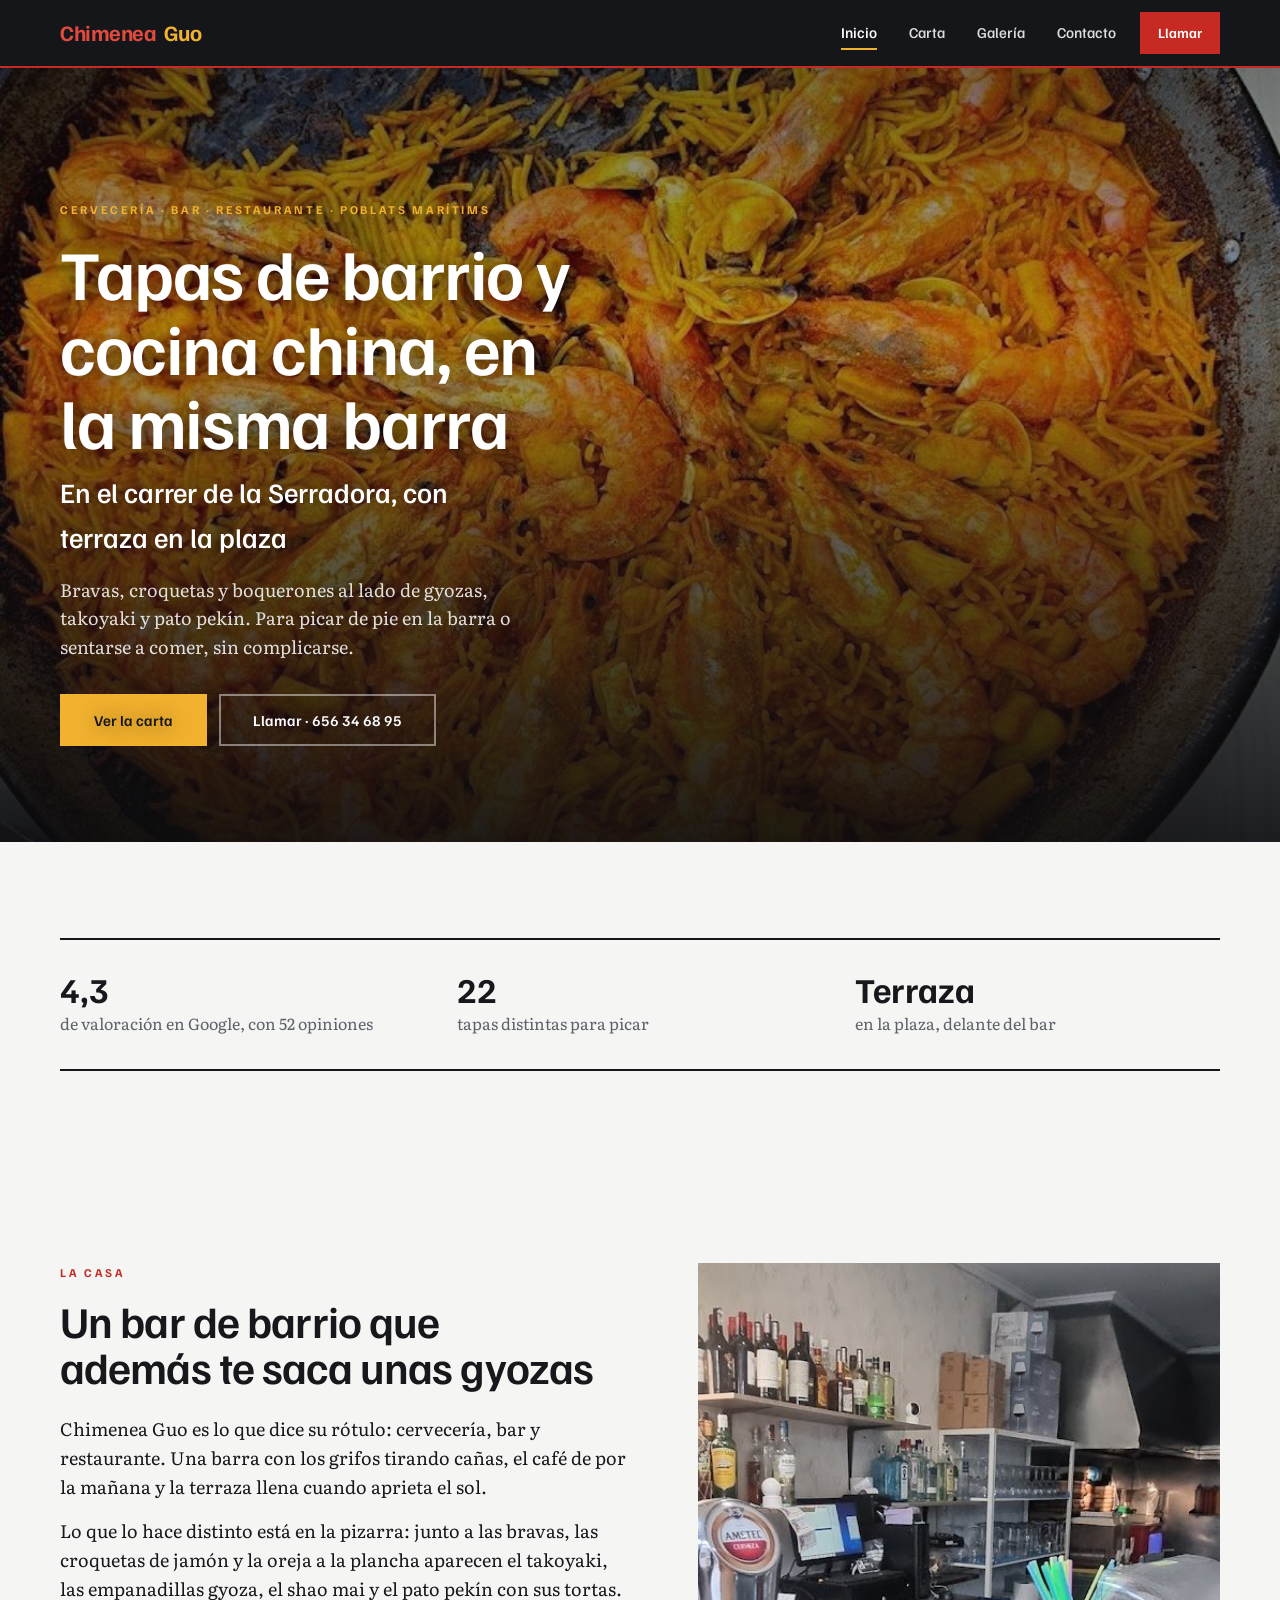
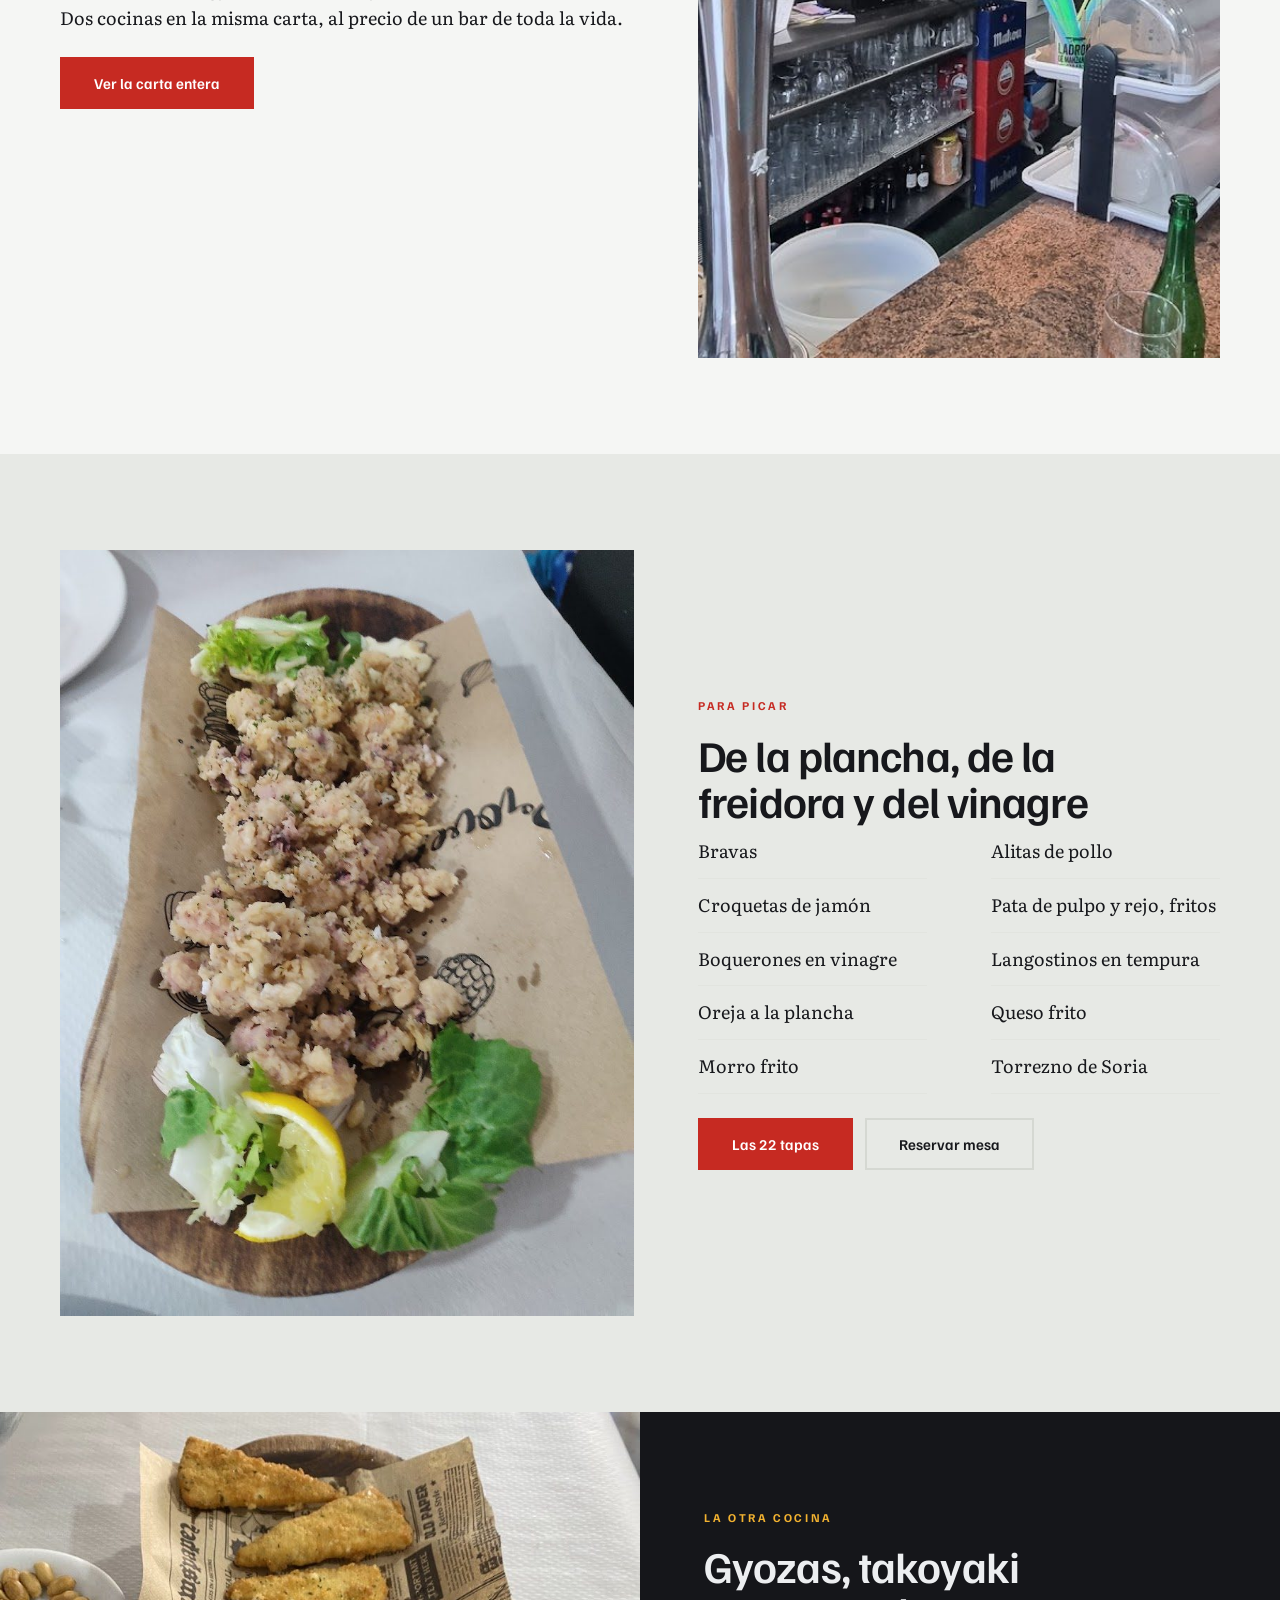
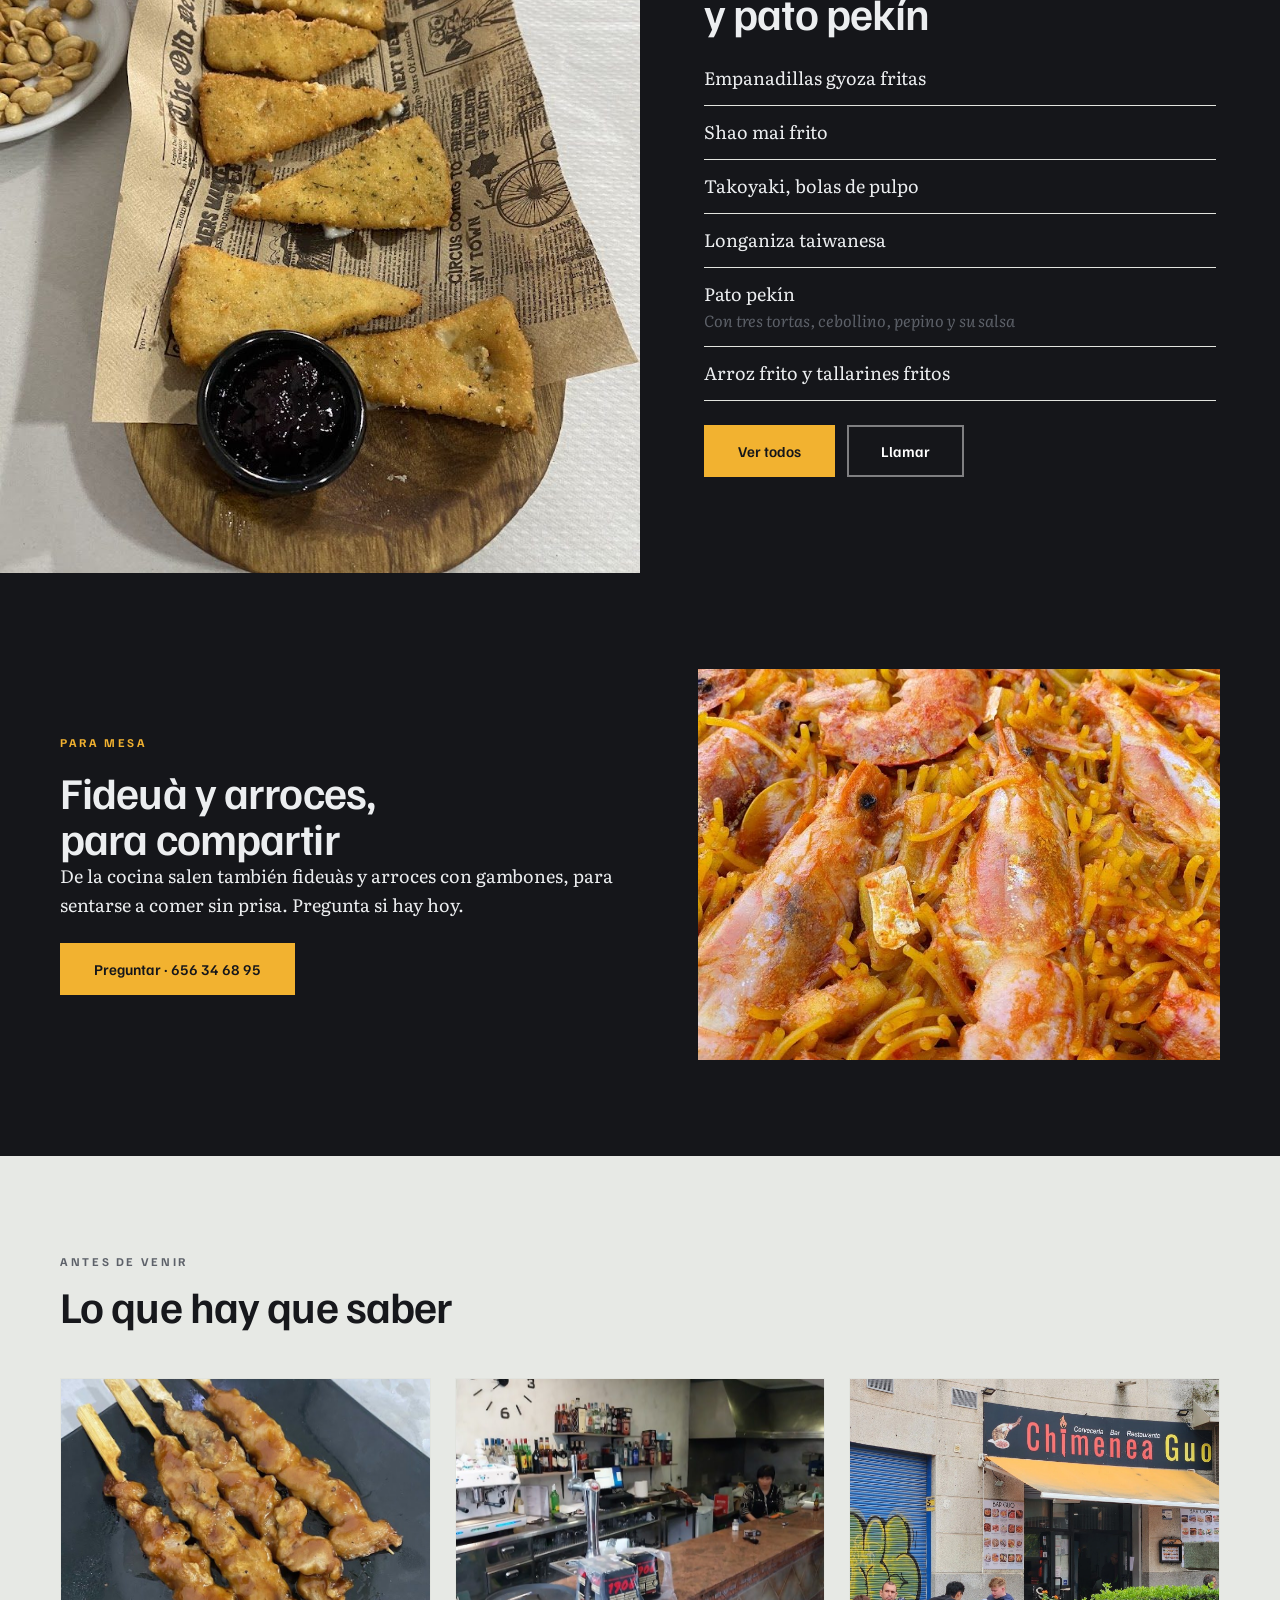
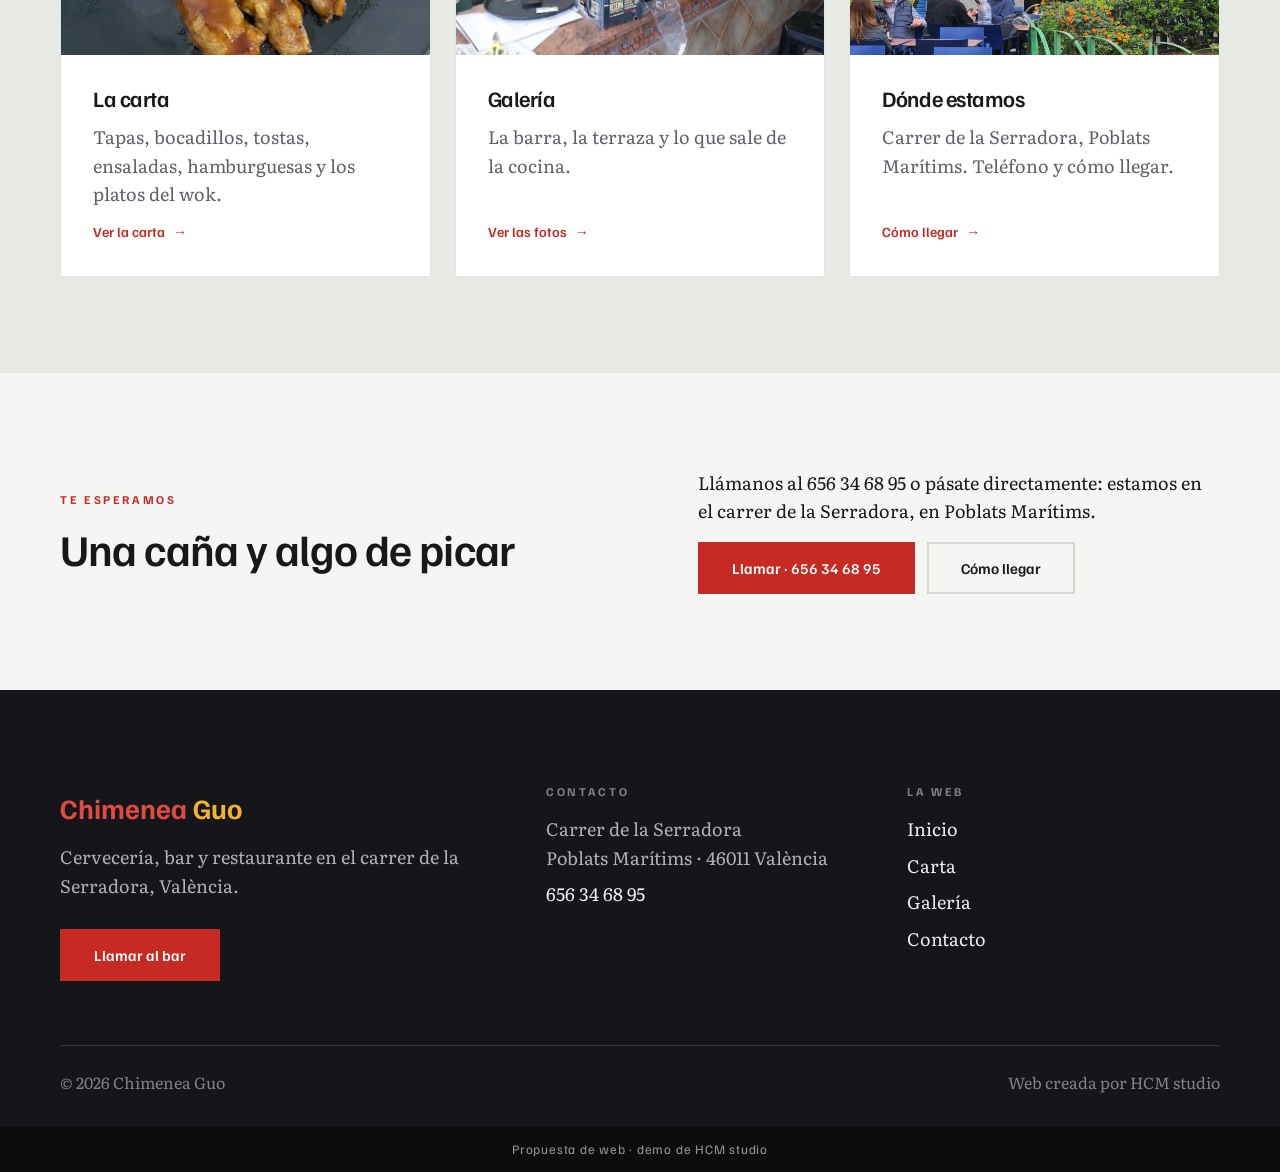
==== index.html @ eb578119 "Demo de la web de Chimenea Guo: 4 páginas con 19 fotos reales Cervecería, bar y restaurante en el ca" ====
<!doctype html>
<html lang="es">
<head>
<meta charset="utf-8">
<meta name="viewport" content="width=device-width, initial-scale=1">
<title>Chimenea Guo · Cervecería, bar y restaurante en la Serradora, València</title>
<meta name="description" content="Cervecería, bar y restaurante en el carrer de la Serradora, València. Tapas de barrio y cocina china en la misma barra: bravas, croquetas, gyozas, takoyaki y pato pekín. Terraza en la plaza.">
<meta name="robots" content="noindex, nofollow">
<meta property="og:type" content="website">
<meta property="og:locale" content="es_ES">
<meta property="og:title" content="Chimenea Guo · Cervecería, bar y restaurante en València">
<meta property="og:description" content="Tapas de barrio y cocina china en la misma barra. Carrer de la Serradora, Poblats Marítims · 656 34 68 95.">
<meta property="og:image" content="https://hugocanoo.github.io/chimenea-guo-demo/fotos/portada.jpg">
<link rel="icon" href="favicon.svg" type="image/svg+xml">
<link rel="preload" href="fuentes/familjen-grotesk-variable.woff2" as="font" type="font/woff2" crossorigin>
<link rel="stylesheet" href="css/estilo.css">
<script>document.documentElement.classList.add('js')</script>
</head>
<body>

<header class="cabecera">
  <div class="contenedor">
    <a class="marca" href="index.html"><span class="chimenea">Chimenea</span> <span class="guo">Guo</span></a>
    <nav class="menu" id="menu" aria-label="Principal">
      <a href="index.html" aria-current="page">Inicio</a>
      <a href="carta.html">Carta</a>
      <a href="galeria.html">Galería</a>
      <a href="contacto.html">Contacto</a>
    </nav>
    <div class="cabecera-acciones">
      <a class="cta cta-mini" href="tel:+34656346895">Llamar</a>
      <button class="boton-menu" type="button" aria-expanded="false" aria-controls="menu">
        <span class="visualmente-oculto">Abrir el menú</span><span class="hamburguesa" aria-hidden="true"></span>
      </button>
    </div>
  </div>
</header>

<main>
  <section class="hero">
    <div class="foto">
      <img src="fotos/portada.jpg" alt="Fideuà con gambones servida en la paellera, vista desde arriba">
    </div>
    <div class="contenedor">
      <p class="eyebrow claro">Cervecería · Bar · Restaurante · Poblats Marítims</p>
      <h1>Tapas de barrio y cocina china, en la misma barra</h1>
      <p class="lema">En el carrer de la Serradora, con terraza en la plaza</p>
      <p class="intro">Bravas, croquetas y boquerones al lado de gyozas, takoyaki y pato pekín. Para picar de pie en la barra o sentarse a comer, sin complicarse.</p>
      <div class="botonera">
        <a class="cta amarilla" href="carta.html">Ver la carta</a>
        <a class="cta contorno-claro" href="tel:+34656346895">Llamar · 656 34 68 95</a>
      </div>
    </div>
  </section>

  <section class="seccion">
    <div class="contenedor">
      <div class="franja revelar">
        <div class="dato"><span class="cifra">4,3</span><span class="etiqueta">de valoración en Google, con 52 opiniones</span></div>
        <div class="dato"><span class="cifra">22</span><span class="etiqueta">tapas distintas para picar</span></div>
        <div class="dato"><span class="cifra">Terraza</span><span class="etiqueta">en la plaza, delante del bar</span></div>
      </div>
    </div>
  </section>

  <section class="seccion">
    <div class="contenedor dos-columnas">
      <div class="revelar">
        <p class="eyebrow">La casa</p>
        <h2>Un bar de barrio que además te saca unas gyozas</h2>
        <p style="margin-top:var(--e5)">Chimenea Guo es lo que dice su rótulo: cervecería, bar y restaurante. Una barra con los grifos tirando cañas, el café de por la mañana y la terraza llena cuando aprieta el sol.</p>
        <p>Lo que lo hace distinto está en la pizarra: junto a las bravas, las croquetas de jamón y la oreja a la plancha aparecen el takoyaki, las empanadillas gyoza, el shao mai y el pato pekín con sus tortas. Dos cocinas en la misma carta, al precio de un bar de toda la vida.</p>
        <div class="botonera" style="margin-top:var(--e5)">
          <a class="cta" href="carta.html">Ver la carta entera</a>
        </div>
      </div>
      <div class="foto marco-alto revelar">
        <img src="fotos/barra.jpg" alt="La barra de Chimenea Guo con los grifos de cerveza">
      </div>
    </div>
  </section>

  <section class="seccion alterna">
    <div class="contenedor dos-columnas centro">
      <div class="foto marco-alto revelar">
        <img src="fotos/puntillas.jpg" alt="Ración de puntillas fritas con limón">
      </div>
      <div class="revelar">
        <p class="eyebrow">Para picar</p>
        <h2>De la plancha, de la freidora y del vinagre</h2>
        <ul class="lista-platos">
          <li>Bravas</li>
          <li>Croquetas de jamón</li>
          <li>Boquerones en vinagre</li>
          <li>Oreja a la plancha</li>
          <li>Morro frito</li>
          <li>Alitas de pollo</li>
          <li>Pata de pulpo y rejo, fritos</li>
          <li>Langostinos en tempura</li>
          <li>Queso frito</li>
          <li>Torrezno de Soria</li>
        </ul>
        <div class="botonera" style="margin-top:var(--e5)">
          <a class="cta" href="carta.html#picar">Las 22 tapas</a>
          <a class="cta contorno" href="tel:+34656346895">Reservar mesa</a>
        </div>
      </div>
    </div>
  </section>

  <section class="partido">
    <div class="foto revelar">
      <img src="fotos/gyozas.jpg" alt="Empanadillas gyoza fritas con salsa">
    </div>
    <div class="lado-panel revelar">
      <p class="eyebrow">La otra cocina</p>
      <h2>Gyozas, takoyaki y pato pekín</h2>
      <ul class="lista-platos" style="columns:1">
        <li>Empanadillas gyoza fritas</li>
        <li>Shao mai frito</li>
        <li>Takoyaki, bolas de pulpo</li>
        <li>Longaniza taiwanesa</li>
        <li>Pato pekín<span class="detalle">Con tres tortas, cebollino, pepino y su salsa</span></li>
        <li>Arroz frito y tallarines fritos</li>
      </ul>
      <div class="botonera" style="margin-top:var(--e5)">
        <a class="cta amarilla" href="carta.html#wok">Ver todos</a>
        <a class="cta contorno-claro" href="tel:+34656346895">Llamar</a>
      </div>
    </div>
  </section>

  <section class="seccion oscura">
    <div class="contenedor dos-columnas centro">
      <div class="revelar">
        <p class="eyebrow">Para mesa</p>
        <h2>Fideuà y arroces, para compartir</h2>
        <p>De la cocina salen también fideuàs y arroces con gambones, para sentarse a comer sin prisa. Pregunta si hay hoy.</p>
        <div class="botonera" style="margin-top:var(--e5)">
          <a class="cta amarilla" href="tel:+34656346895">Preguntar · 656 34 68 95</a>
        </div>
      </div>
      <div class="foto marco revelar">
        <img src="fotos/arroz.jpg" alt="Arroz con gambones recién hecho">
      </div>
    </div>
  </section>

  <section class="seccion alterna">
    <div class="contenedor">
      <div class="cabeza-seccion revelar">
        <p class="eyebrow">Antes de venir</p>
        <h2>Lo que hay que saber</h2>
      </div>
      <div class="rejilla-tarjetas">
        <a class="tarjeta revelar" href="carta.html">
          <div class="foto">
            <img src="fotos/brochetas.jpg" alt="Brochetas de pollo a la plancha">
          </div>
          <div class="cuerpo">
            <h3>La carta</h3>
            <p>Tapas, bocadillos, tostas, ensaladas, hamburguesas y los platos del wok.</p>
            <span class="enlace-flecha">Ver la carta <span aria-hidden="true">→</span></span>
          </div>
        </a>
        <a class="tarjeta revelar" href="galeria.html">
          <div class="foto">
            <img src="fotos/barra-2.jpg" alt="La barra de Chimenea Guo, vista desde el comedor">
          </div>
          <div class="cuerpo">
            <h3>Galería</h3>
            <p>La barra, la terraza y lo que sale de la cocina.</p>
            <span class="enlace-flecha">Ver las fotos <span aria-hidden="true">→</span></span>
          </div>
        </a>
        <a class="tarjeta revelar" href="contacto.html">
          <div class="foto">
            <img src="fotos/fachada.jpg" alt="La fachada de Chimenea Guo, con su rótulo">
          </div>
          <div class="cuerpo">
            <h3>Dónde estamos</h3>
            <p>Carrer de la Serradora, Poblats Marítims. Teléfono y cómo llegar.</p>
            <span class="enlace-flecha">Cómo llegar <span aria-hidden="true">→</span></span>
          </div>
        </a>
      </div>
    </div>
  </section>

  <section class="seccion">
    <div class="contenedor dos-columnas centro">
      <div class="revelar">
        <p class="eyebrow">Te esperamos</p>
        <h2>Una caña y algo de picar</h2>
      </div>
      <div class="revelar">
        <p>Llámanos al 656 34 68 95 o pásate directamente: estamos en el carrer de la Serradora, en Poblats Marítims.</p>
        <div class="botonera">
          <a class="cta" href="tel:+34656346895">Llamar · 656 34 68 95</a>
          <a class="cta contorno" href="contacto.html">Cómo llegar</a>
        </div>
      </div>
    </div>
  </section>
</main>

<footer class="pie">
  <div class="contenedor">
    <div class="pie-columnas">
      <div>
        <p class="marca-pie"><span class="chimenea">Chimenea</span> <span class="guo">Guo</span></p>
        <p>Cervecería, bar y restaurante en el carrer de la Serradora, València.</p>
        <a class="cta" href="tel:+34656346895">Llamar al bar</a>
      </div>
      <div>
        <h3>Contacto</h3>
        <ul>
          <li>Carrer de la Serradora<br>Poblats Marítims · 46011 València</li>
          <li><a href="tel:+34656346895">656 34 68 95</a></li>
        </ul>
      </div>
      <div>
        <h3>La web</h3>
        <ul>
          <li><a href="index.html">Inicio</a></li>
          <li><a href="carta.html">Carta</a></li>
          <li><a href="galeria.html">Galería</a></li>
          <li><a href="contacto.html">Contacto</a></li>
        </ul>
      </div>
    </div>
    <div class="cierre">
      <span>© <span data-anio>2026</span> Chimenea Guo</span>
      <span>Web creada por HCM studio</span>
    </div>
  </div>
</footer>

<p class="sello-demo">Propuesta de web · demo de HCM studio</p>
<script src="js/principal.js" defer></script>
</body>
</html>
---- css/estilo.css ----
/* Chimenea Guo · sistema de diseño
   Cervecería, bar y restaurante de barrio en la Serradora, con tapas españolas
   y cocina china en la misma barra. Los colores salen de su propio rótulo:
   fondo negro, "Chimenea" en rojo, "Guo" en amarillo y el toldo amarillo;
   el claro es el azulejo blanco de la barra. Titulares en Familjen Grotesk,
   texto en Literata (serif de lectura, para la carta larga). */

@font-face{font-family:"Familjen Grotesk";src:url("../fuentes/familjen-grotesk-variable.woff2") format("woff2");
  font-weight:400 700;font-style:normal;font-display:swap}
@font-face{font-family:"Literata";src:url("../fuentes/literata-variable.woff2") format("woff2");
  font-weight:400 600;font-style:normal;font-display:swap}
@font-face{font-family:"Literata";src:url("../fuentes/literata-italic-variable.woff2") format("woff2");
  font-weight:400 500;font-style:italic;font-display:swap}

:root{
  /* color: del rótulo del bar */
  --negro:#15161a;           /* el fondo del rótulo */
  --negro-2:#22242a;         /* superficie sobre oscuro */
  --azulejo:#f5f6f4;         /* fondo claro: el azulejo blanco */
  --azulejo-2:#e7e9e5;       /* secciones alternas */
  --tinta:#17181c;
  --gris:#5d6169;            /* texto secundario */
  --rojo:#c62a22;            /* el rojo de "Chimenea": acento y botones */
  --rojo-vivo:#e14b3f;       /* el mismo rojo, sobre fondo oscuro */
  --amarillo:#f2b230;        /* la "Guo" y el toldo: apoyo sobre oscuro */
  --borde:#d5d8d2;
  --borde-tenue:#e2e4df;

  /* tipografía: escala 1,25 sobre 18 px */
  --font-titular:"Familjen Grotesk","Helvetica Neue",Arial,sans-serif;
  --font-texto:"Literata",Georgia,"Times New Roman",serif;
  --t-texto:1.125rem;   /* 18 */
  --t-sub:1.375rem;     /* 22 */
  --t-h3:1.75rem;       /* 28 */
  --t-h2:2.1875rem;     /* 35 */
  --t-h1:2.75rem;       /* 44 */
  --t-portada:3.5rem;   /* 56 */
  --t-gigante:4.375rem; /* 70 */

  /* espaciado: 4 · 8 · 12 · 16 · 24 · 32 · 48 · 64 · 96 · 128 */
  --e1:4px;--e2:8px;--e3:12px;--e4:16px;--e5:24px;--e6:32px;--e7:48px;--e8:64px;--e9:96px;--e10:128px;

  --alto-cabecera:68px;
  --ancho:1160px;
  --curva:cubic-bezier(.22,.61,.36,1);
}

*,*::before,*::after{box-sizing:border-box}
html{scroll-behavior:smooth;-webkit-text-size-adjust:100%}
body{margin:0;background:var(--azulejo);color:var(--tinta);font-family:var(--font-texto);
  font-size:var(--t-texto);line-height:1.6;-webkit-font-smoothing:antialiased}
img{display:block;max-width:100%}
a{color:inherit}
h1,h2,h3,h4{font-family:var(--font-titular);font-weight:600;line-height:1.06;
  letter-spacing:-.02em;margin:0;text-wrap:balance}
h1{font-size:clamp(var(--t-h1),7vw,var(--t-portada))}
h2{font-size:clamp(var(--t-h3),4.2vw,var(--t-h1))}
h3{font-size:var(--t-sub)}
p{margin:0 0 var(--e4);max-width:62ch}
:focus-visible{outline:2px solid var(--rojo);outline-offset:3px}

.contenedor{width:min(100% - 2 * var(--e5), var(--ancho));margin-inline:auto}
.visualmente-oculto{position:absolute;width:1px;height:1px;overflow:hidden;clip:rect(0 0 0 0);white-space:nowrap}

.eyebrow{font-family:var(--font-titular);text-transform:uppercase;letter-spacing:.22em;
  font-size:.75rem;font-weight:700;color:var(--rojo);margin:0 0 var(--e4)}
.eyebrow.claro{color:var(--amarillo)}

/* ---------- cabecera: siempre negra, como su rótulo ---------- */
.cabecera{position:sticky;top:0;z-index:50;height:var(--alto-cabecera);display:flex;align-items:center;
  background:var(--negro);color:#fff;border-bottom:2px solid var(--rojo)}
.cabecera .contenedor{display:flex;align-items:center;gap:var(--e5)}
.marca{display:flex;align-items:center;gap:var(--e2);text-decoration:none;
  font-family:var(--font-titular);font-weight:700;font-size:var(--t-sub);letter-spacing:-.02em}
.marca .chimenea{color:var(--rojo-vivo)}
.marca .guo{color:var(--amarillo)}
.menu{display:flex;align-items:center;gap:var(--e6);margin-left:auto}
.menu a{font-family:var(--font-titular);font-size:.9375rem;font-weight:500;text-decoration:none;
  padding-block:var(--e1);border-bottom:2px solid transparent;color:rgba(255,255,255,.85);
  transition:color .2s,border-color .2s}
.menu a:hover{color:#fff}
.menu a[aria-current="page"]{color:#fff;border-bottom-color:var(--amarillo)}
.cabecera-acciones{display:flex;align-items:center;gap:var(--e3)}
.boton-menu{display:none;width:44px;height:44px;align-items:center;justify-content:center;
  background:none;border:0;color:inherit;cursor:pointer}
.hamburguesa,.hamburguesa::before,.hamburguesa::after{display:block;width:22px;height:2px;background:currentColor;
  transition:transform .3s var(--curva)}
.hamburguesa{position:relative}
.hamburguesa::before,.hamburguesa::after{content:"";position:absolute;left:0}
.hamburguesa::before{top:-7px}
.hamburguesa::after{top:7px}
.boton-menu[aria-expanded="true"] .hamburguesa{background:transparent}
.boton-menu[aria-expanded="true"] .hamburguesa::before{transform:translateY(7px) rotate(45deg)}
.boton-menu[aria-expanded="true"] .hamburguesa::after{transform:translateY(-7px) rotate(-45deg)}

/* ---------- botones ---------- */
.botonera{display:flex;flex-wrap:wrap;gap:var(--e3)}
.cta{display:inline-flex;align-items:center;justify-content:center;gap:var(--e2);
  padding:var(--e3) var(--e6);border:2px solid var(--rojo);background:var(--rojo);color:#fff;
  text-decoration:none;font-family:var(--font-titular);font-size:.9375rem;font-weight:600;
  transition:background .22s,border-color .22s,transform .22s var(--curva)}
.cta:hover{background:#a8211a;border-color:#a8211a;transform:translateY(-2px)}
.cta.amarilla{background:var(--amarillo);border-color:var(--amarillo);color:var(--negro)}
.cta.amarilla:hover{background:#ffc752;border-color:#ffc752}
.cta.contorno{background:transparent;color:var(--tinta);border-color:var(--borde)}
.cta.contorno:hover{background:transparent;border-color:var(--tinta)}
.cta.contorno-claro{background:transparent;color:#fff;border-color:rgba(255,255,255,.45)}
.cta.contorno-claro:hover{background:rgba(255,255,255,.1);border-color:#fff}
.cta-mini{padding:var(--e2) var(--e4);font-size:.875rem}
.enlace-flecha{display:inline-flex;align-items:center;gap:var(--e2);text-decoration:none;
  font-family:var(--font-titular);font-size:.875rem;font-weight:600;color:var(--rojo)}
.enlace-flecha span{transition:transform .3s var(--curva)}
.enlace-flecha:hover span{transform:translateX(5px)}

/* ---------- fotos ---------- */
.foto{position:relative;overflow:hidden;background:var(--negro-2)}
.foto > img{position:absolute;inset:0;width:100%;height:100%;object-fit:cover}
.marco-alto{aspect-ratio:3/4}
.marco{aspect-ratio:4/3}

/* ---------- portada ---------- */
.hero{position:relative;min-height:86vh;display:flex;align-items:flex-end;isolation:isolate;color:#fff;
  background:var(--negro)}
.hero > .foto{position:absolute;inset:0;z-index:-2}
.hero::after{content:"";position:absolute;inset:0;z-index:-1;pointer-events:none;
  background:linear-gradient(to top,rgba(12,12,14,.92) 0%,rgba(12,12,14,.66) 38%,rgba(12,12,14,.3) 66%,rgba(12,12,14,.55) 100%)}
.hero .contenedor{padding-top:var(--e9);padding-bottom:var(--e9);text-shadow:0 1px 20px rgba(0,0,0,.5)}
.hero h1{font-size:clamp(var(--t-h1),9vw,var(--t-gigante));max-width:15ch}
.hero.corta{min-height:46vh}
.hero.corta .contenedor{padding-top:var(--e8);padding-bottom:var(--e8)}
.hero.corta h1{font-size:clamp(var(--t-h2),6vw,var(--t-portada))}
.lema{font-family:var(--font-titular);font-weight:500;font-size:clamp(var(--t-sub),2.4vw,var(--t-h3));
  color:#fff;margin:var(--e3) 0 var(--e4);max-width:28ch}
.intro{color:rgba(255,255,255,.85);max-width:50ch;margin-bottom:var(--e6)}

/* ---------- secciones ---------- */
.seccion{padding:var(--e9) 0}
.seccion.alterna{background:var(--azulejo-2)}
.seccion.oscura{background:var(--negro);color:#eceef0}
.seccion.oscura .eyebrow{color:var(--amarillo)}
.cabeza-seccion{display:grid;gap:var(--e3);max-width:38rem;margin-bottom:var(--e7)}
.cabeza-seccion p{margin:0;color:var(--gris)}
.seccion.oscura .cabeza-seccion p{color:rgba(236,238,240,.75)}
.dos-columnas{display:grid;grid-template-columns:1.1fr 1fr;gap:var(--e8);align-items:start}
.dos-columnas.centro{align-items:center}

/* franja de datos */
.franja{display:grid;grid-template-columns:repeat(3,1fr);gap:var(--e6);
  padding:var(--e6) 0;border-top:2px solid var(--negro);border-bottom:2px solid var(--negro)}
.franja .dato{display:grid;gap:var(--e1)}
.franja .cifra{font-family:var(--font-titular);font-size:var(--t-h2);font-weight:700;line-height:1;
  font-variant-numeric:tabular-nums}
.franja .etiqueta{font-size:1rem;color:var(--gris)}

/* listas de platos (sin precio: el bar no los publica todavía) */
.lista-platos{list-style:none;margin:0;padding:0;
  columns:2;column-gap:var(--e8)}
.lista-platos li{break-inside:avoid;padding:var(--e3) 0;border-bottom:1px solid var(--borde-tenue)}
.lista-platos .detalle{display:block;font-size:1rem;font-style:italic;color:var(--gris)}
.seccion.oscura .lista-platos li{border-bottom-color:rgba(255,255,255,.16)}
.seccion.oscura .lista-platos .detalle{color:rgba(236,238,240,.65)}

/* bloque partido */
.partido{display:grid;grid-template-columns:1fr 1fr;min-height:520px}
.partido > .foto{min-height:340px}
.partido .lado-panel{background:var(--negro);color:#eceef0;display:flex;flex-direction:column;
  justify-content:center;padding:var(--e9) clamp(var(--e6),5vw,var(--e9))}
.partido .lado-panel .eyebrow{color:var(--amarillo)}
.partido .lado-panel h2{margin-bottom:var(--e4)}

/* tarjetas */
.rejilla-tarjetas{display:grid;grid-template-columns:repeat(auto-fit,minmax(280px,1fr));gap:var(--e5)}
.tarjeta{display:flex;flex-direction:column;height:100%;text-decoration:none;color:inherit;
  background:#fff;border:1px solid var(--borde-tenue);overflow:hidden;
  transition:transform .3s var(--curva),border-color .3s}
.tarjeta:hover{transform:translateY(-4px);border-color:var(--rojo)}
.tarjeta > .foto{aspect-ratio:4/3}
.tarjeta .cuerpo{display:flex;flex-direction:column;gap:var(--e3);flex:1;padding:var(--e6)}
.tarjeta .cuerpo p{flex:1;margin:0;color:var(--gris)}

/* ---------- carta ---------- */
.aviso-carta{font-style:italic;color:var(--gris);margin:0}
.indice-carta{position:sticky;top:var(--alto-cabecera);z-index:20;background:var(--negro);color:#fff}
.indice-carta .contenedor{display:flex;gap:var(--e6);overflow-x:auto;padding-block:var(--e3);scrollbar-width:none}
.indice-carta .contenedor::-webkit-scrollbar{display:none}
.indice-carta a{font-family:var(--font-titular);font-size:.8125rem;font-weight:600;letter-spacing:.12em;
  text-transform:uppercase;text-decoration:none;white-space:nowrap;color:rgba(255,255,255,.75);transition:color .2s}
.indice-carta a:hover{color:var(--amarillo)}
.categoria{padding-top:var(--e8);scroll-margin-top:calc(var(--alto-cabecera) + var(--e8))}
.categoria:last-of-type{padding-bottom:var(--e9)}
.categoria h2{margin-bottom:var(--e2)}
.categoria .detalle-cat{color:var(--gris);font-style:italic;margin-bottom:var(--e5)}

/* ---------- galería ---------- */
.galeria-grupo + .galeria-grupo{margin-top:var(--e8)}
.galeria-grupo h2{margin-bottom:var(--e5)}
.galeria{display:grid;grid-template-columns:repeat(12,1fr);gap:var(--e4)}
.galeria > .foto{grid-column:span 4;aspect-ratio:3/4}
.galeria > .foto.ancho{grid-column:span 8;aspect-ratio:auto}

/* ---------- contacto ---------- */
.ficha{margin:0;display:grid;gap:var(--e6)}
.ficha dt{font-family:var(--font-titular);font-size:.75rem;font-weight:700;letter-spacing:.22em;
  text-transform:uppercase;color:var(--rojo);margin-bottom:var(--e2)}
.ficha dd{margin:0;font-size:var(--t-sub);line-height:1.35}
.ficha dd a{text-decoration:none;border-bottom:2px solid var(--borde);transition:border-color .2s}
.ficha dd a:hover{border-color:var(--rojo)}
.ficha .aclaracion{display:block;margin-top:var(--e2);font-size:1rem;font-style:italic;color:var(--gris)}

/* ---------- pie ---------- */
.pie{background:var(--negro);color:rgba(236,238,240,.72);padding:var(--e9) 0 var(--e6)}
.pie-columnas{display:grid;grid-template-columns:1.4fr 1fr 1fr;gap:var(--e7)}
.pie .marca-pie{font-family:var(--font-titular);font-size:var(--t-h3);font-weight:700;margin-bottom:var(--e3)}
.pie .marca-pie .chimenea{color:var(--rojo-vivo)}
.pie .marca-pie .guo{color:var(--amarillo)}
.pie h3{font-family:var(--font-titular);font-size:.75rem;font-weight:700;text-transform:uppercase;
  letter-spacing:.22em;color:rgba(236,238,240,.5);margin-bottom:var(--e4)}
.pie ul{list-style:none;margin:0;padding:0;display:grid;gap:var(--e2)}
.pie a:not(.cta){text-decoration:none;color:#eceef0;transition:color .2s}
.pie a:not(.cta):hover{color:var(--amarillo)}
.pie .cta{margin-top:var(--e3)}
.cierre{display:flex;flex-wrap:wrap;justify-content:space-between;gap:var(--e4);margin-top:var(--e8);
  padding-top:var(--e5);border-top:1px solid rgba(255,255,255,.14);font-size:1rem;color:rgba(236,238,240,.5)}

.sello-demo{max-width:none;margin:0;padding:var(--e3) var(--e5);background:#0c0c0e;
  color:rgba(236,238,240,.6);text-align:center;
  font-family:var(--font-titular);font-size:.8125rem;letter-spacing:.06em}

/* ---------- movimiento ---------- */
@keyframes subir{from{opacity:0;transform:translateY(18px)}to{opacity:1;transform:none}}
.js .hero .contenedor > *{animation:subir .85s var(--curva) both}
.js .hero .contenedor > :nth-child(2){animation-delay:.08s}
.js .hero .contenedor > :nth-child(3){animation-delay:.16s}
.js .hero .contenedor > :nth-child(4){animation-delay:.24s}
.js .hero .contenedor > :nth-child(5){animation-delay:.32s}
.js .revelar{opacity:0;transform:translateY(20px);transition:opacity .7s var(--curva),transform .7s var(--curva)}
.js .revelar.visible{opacity:1;transform:none}

/* ---------- móvil ---------- */
@media (max-width:960px){
  .dos-columnas,.partido{grid-template-columns:1fr}
  .dos-columnas{gap:var(--e7)}
  .franja{grid-template-columns:1fr;gap:var(--e5)}
  .lista-platos{columns:1}
  .pie-columnas{grid-template-columns:1fr 1fr}
  .pie-columnas > :first-child{grid-column:1 / -1}
}
@media (max-width:860px){
  .boton-menu{display:inline-flex}
  .menu{position:fixed;inset:var(--alto-cabecera) 0 auto;flex-direction:column;align-items:flex-start;gap:var(--e5);
    margin:0;padding:var(--e6) var(--e5) var(--e7);background:var(--negro);border-bottom:2px solid var(--rojo);
    transform:translateY(-115%);visibility:hidden;transition:transform .4s var(--curva),visibility .4s}
  .menu.abierta{transform:none;visibility:visible}
  .menu a{font-size:var(--t-sub)}
}
@media (max-width:760px){
  .seccion{padding:var(--e8) 0}
  .hero .contenedor{padding-top:var(--e8);padding-bottom:var(--e8)}
  .botonera .cta{flex:1 1 auto}
  .galeria > .foto,.galeria > .foto.ancho{grid-column:span 12;aspect-ratio:4/3}
  .pie-columnas{grid-template-columns:1fr}
}
@media (prefers-reduced-motion:reduce){
  html{scroll-behavior:auto}
  *,*::before,*::after{animation-duration:.01ms!important;animation-delay:0s!important;transition-duration:.01ms!important}
  .js .revelar{opacity:1;transform:none}
}
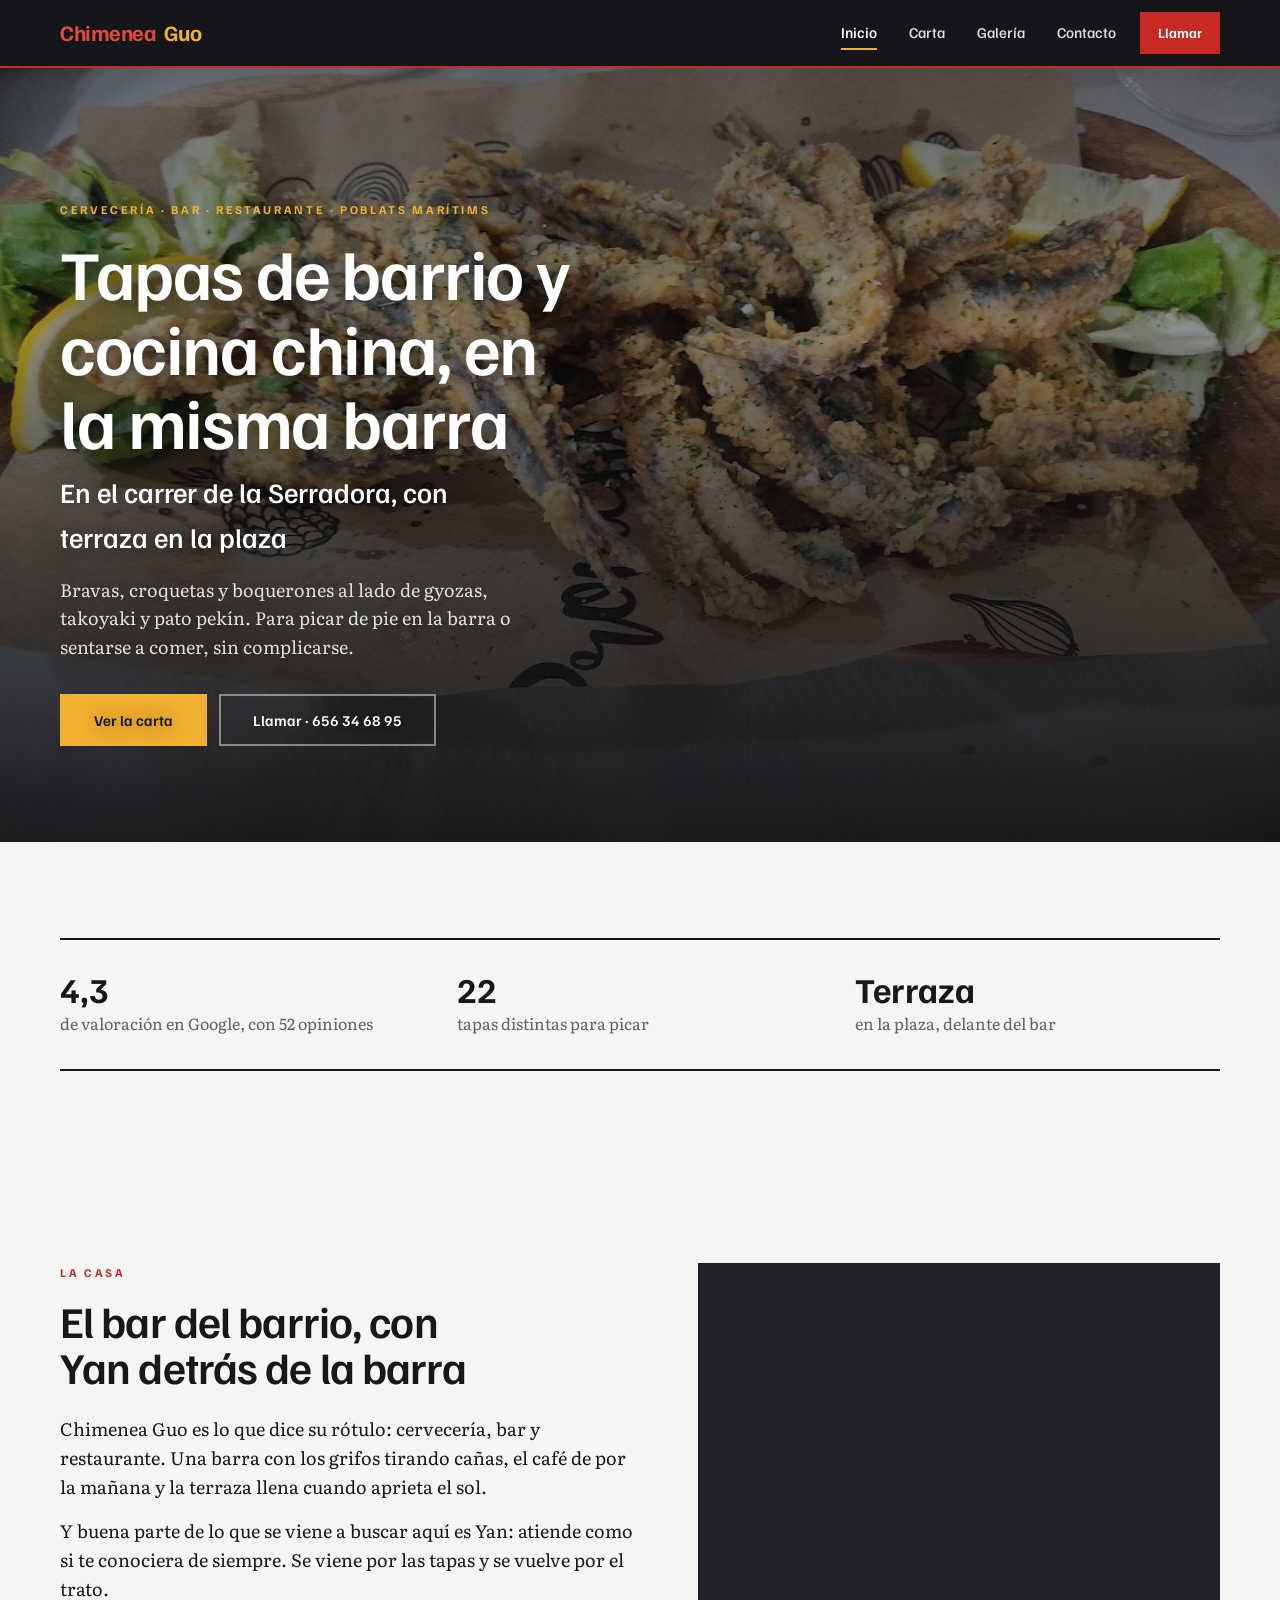
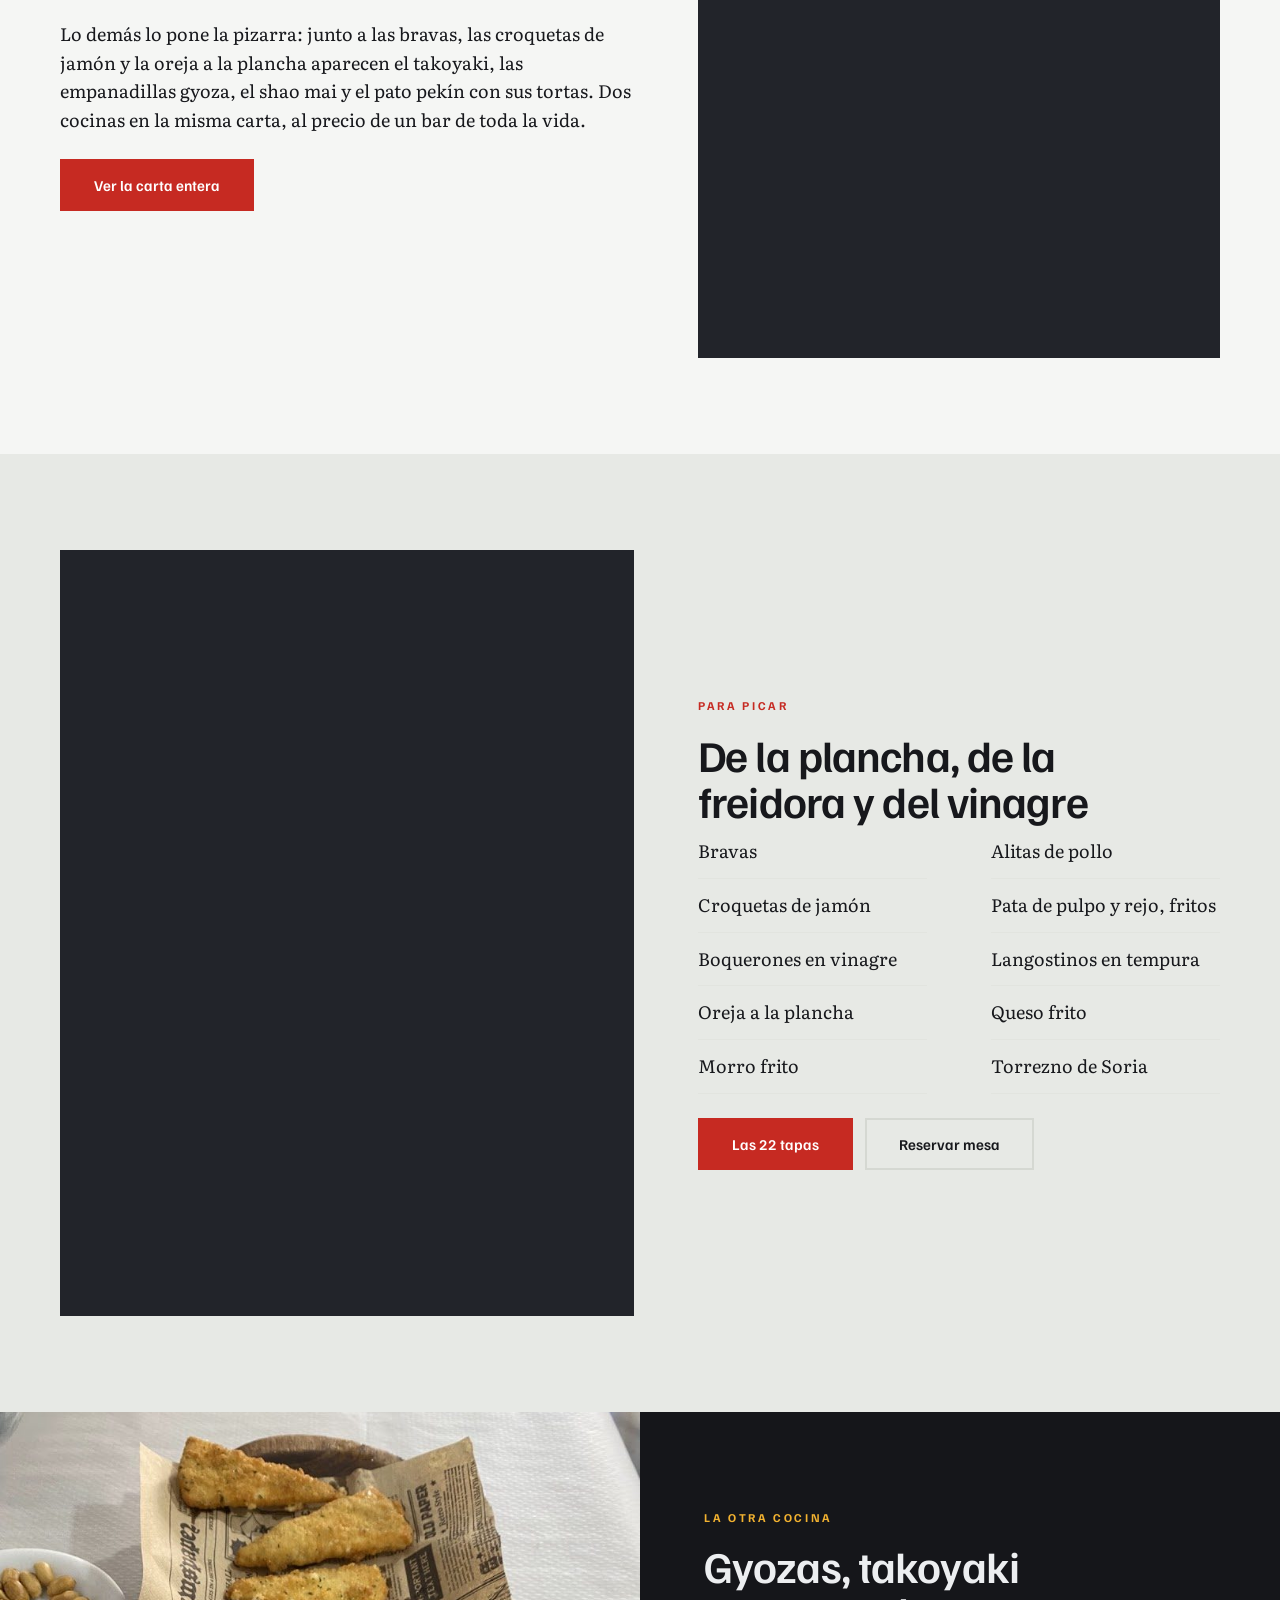
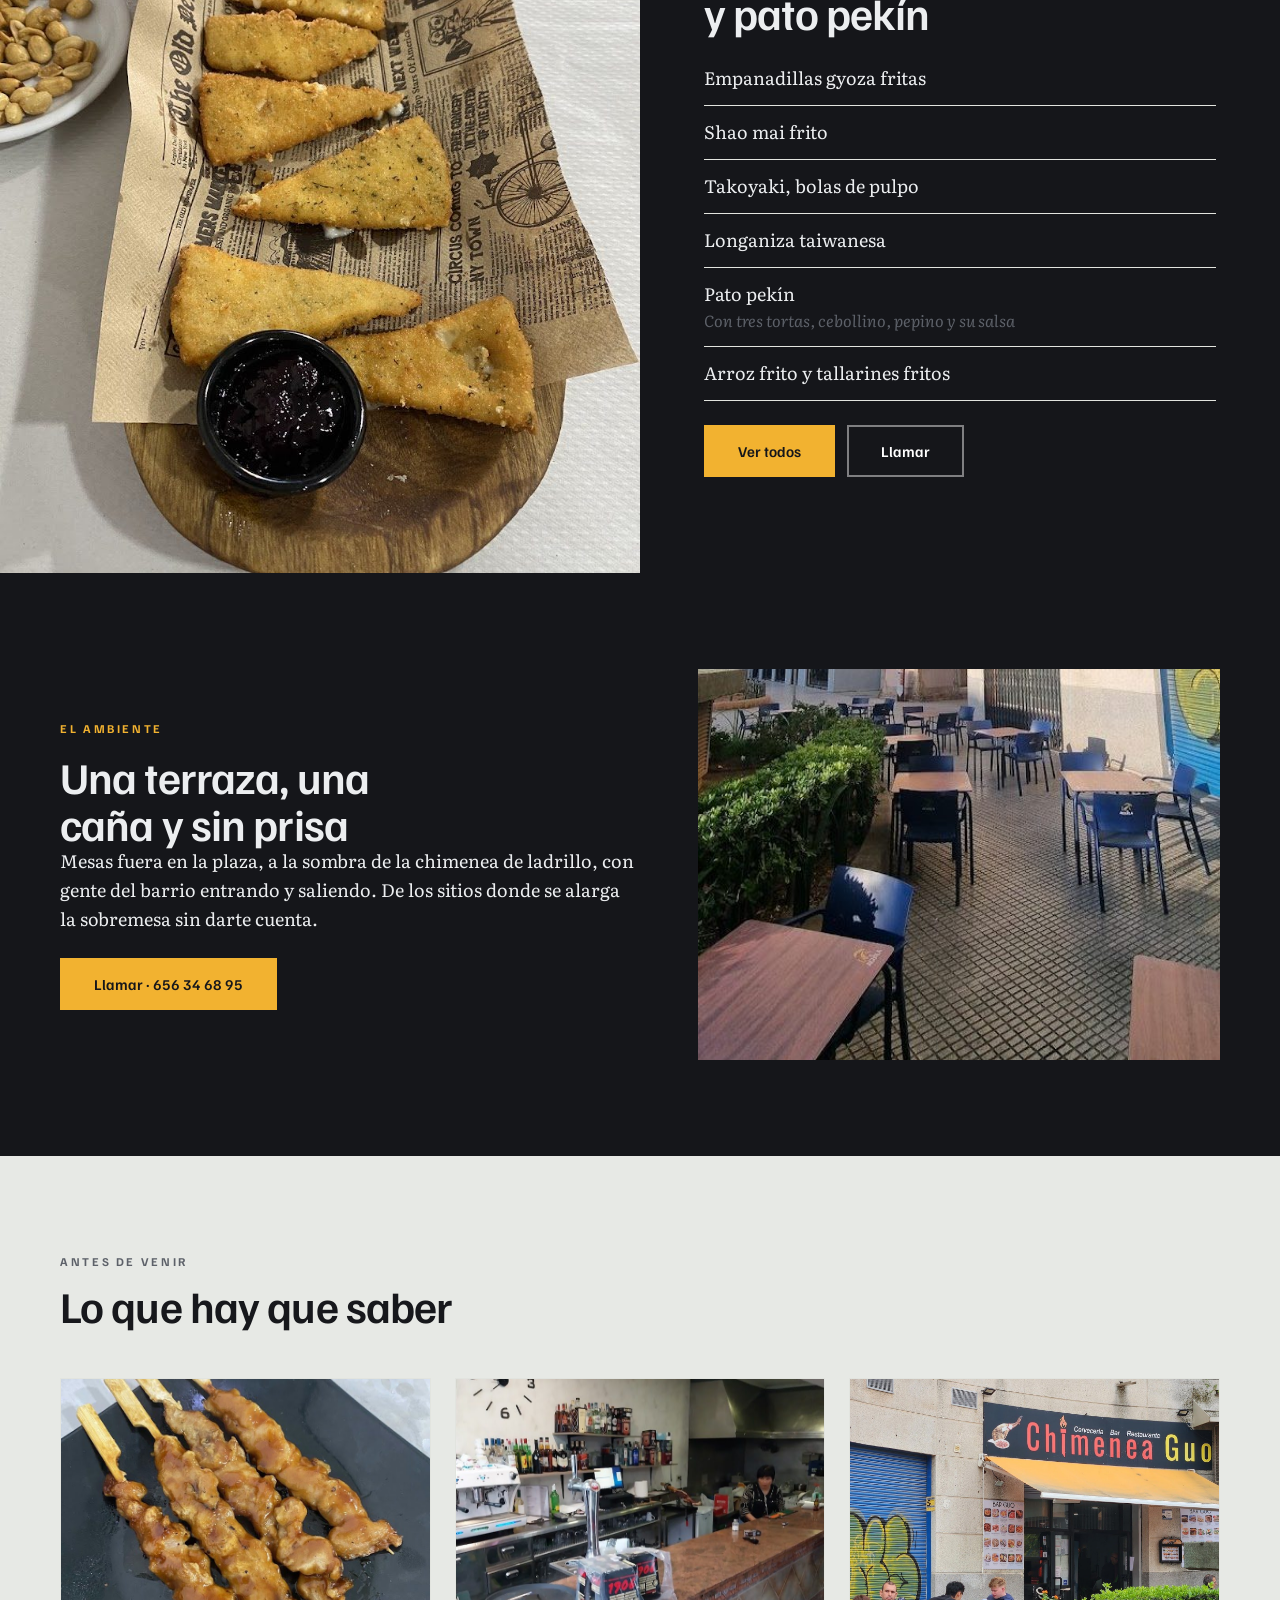
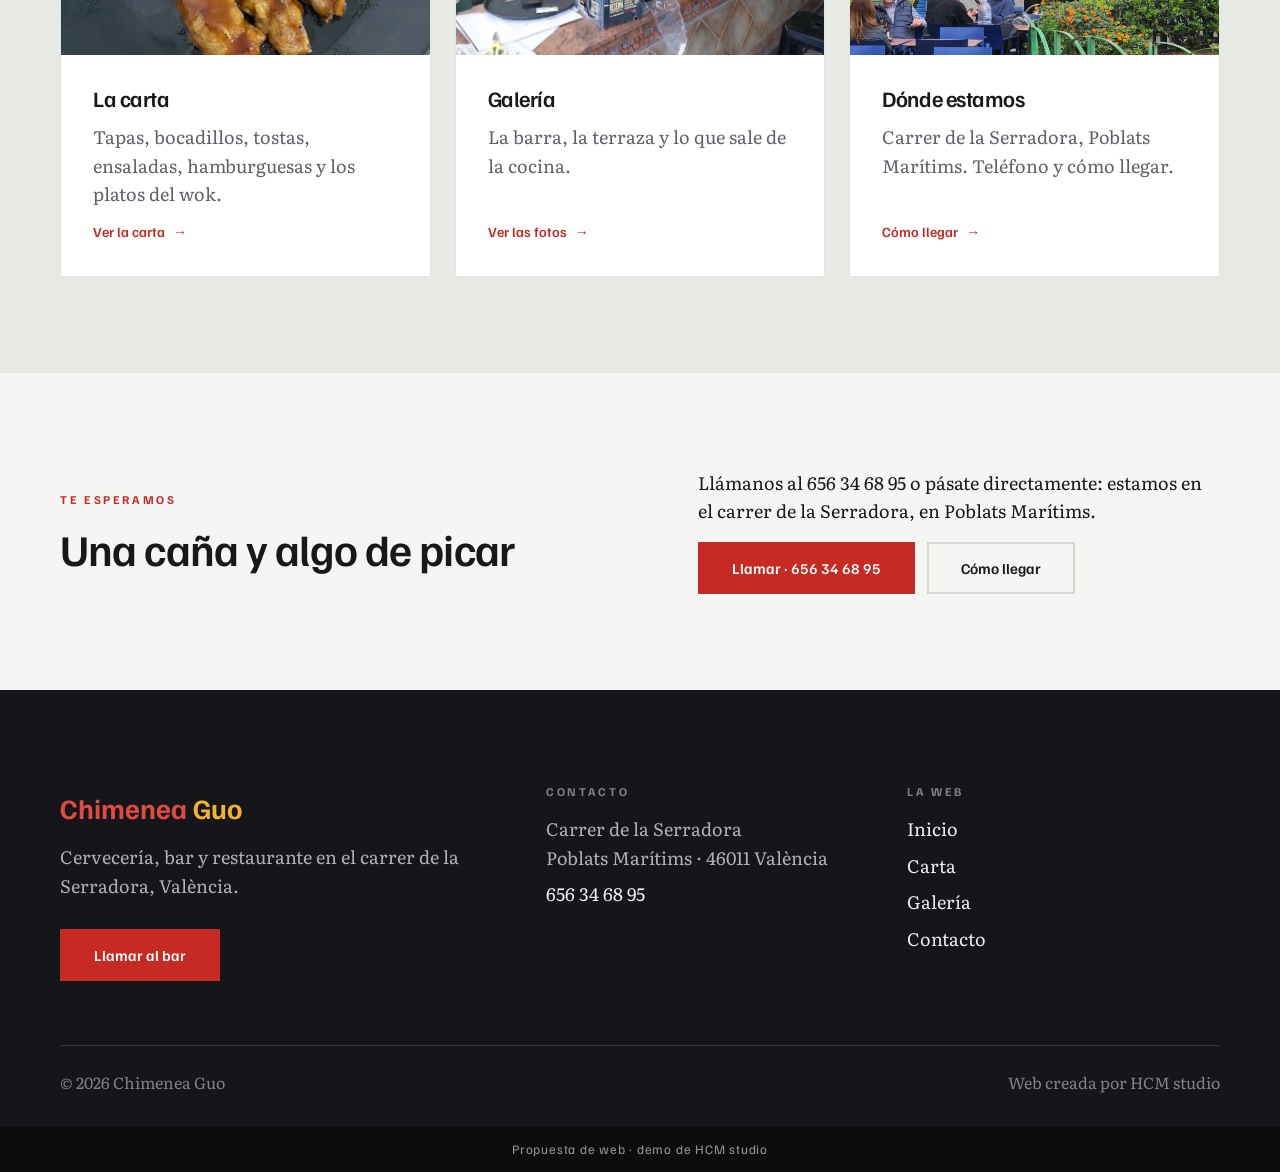
==== commit ea6e5829: "Fuera arroces y fideuà, y entra Yan con el ambiente del bar El usuario avisa de que ya no hacen arro" ====
--- a/index.html
+++ b/index.html
@@ -10,7 +10,7 @@
 <meta property="og:locale" content="es_ES">
 <meta property="og:title" content="Chimenea Guo · Cervecería, bar y restaurante en València">
 <meta property="og:description" content="Tapas de barrio y cocina china en la misma barra. Carrer de la Serradora, Poblats Marítims · 656 34 68 95.">
-<meta property="og:image" content="https://hugocanoo.github.io/chimenea-guo-demo/fotos/portada.jpg">
+<meta property="og:image" content="https://hugocanoo.github.io/chimenea-guo-demo/fotos/boquerones.jpg">
 <link rel="icon" href="favicon.svg" type="image/svg+xml">
 <link rel="preload" href="fuentes/familjen-grotesk-variable.woff2" as="font" type="font/woff2" crossorigin>
 <link rel="stylesheet" href="css/estilo.css">
@@ -39,7 +39,7 @@
 <main>
   <section class="hero">
     <div class="foto">
-      <img src="fotos/portada.jpg" alt="Fideuà con gambones servida en la paellera, vista desde arriba">
+      <img src="fotos/boquerones.jpg" alt="Ración de boquerones fritos, recién salidos de la freidora">
     </div>
     <div class="contenedor">
       <p class="eyebrow claro">Cervecería · Bar · Restaurante · Poblats Marítims</p>
@@ -67,9 +67,10 @@
     <div class="contenedor dos-columnas">
       <div class="revelar">
         <p class="eyebrow">La casa</p>
-        <h2>Un bar de barrio que además te saca unas gyozas</h2>
+        <h2>El bar del barrio, con Yan detrás de la barra</h2>
         <p style="margin-top:var(--e5)">Chimenea Guo es lo que dice su rótulo: cervecería, bar y restaurante. Una barra con los grifos tirando cañas, el café de por la mañana y la terraza llena cuando aprieta el sol.</p>
-        <p>Lo que lo hace distinto está en la pizarra: junto a las bravas, las croquetas de jamón y la oreja a la plancha aparecen el takoyaki, las empanadillas gyoza, el shao mai y el pato pekín con sus tortas. Dos cocinas en la misma carta, al precio de un bar de toda la vida.</p>
+        <p>Y buena parte de lo que se viene a buscar aquí es Yan: atiende como si te conociera de siempre. Se viene por las tapas y se vuelve por el trato.</p>
+        <p>Lo demás lo pone la pizarra: junto a las bravas, las croquetas de jamón y la oreja a la plancha aparecen el takoyaki, las empanadillas gyoza, el shao mai y el pato pekín con sus tortas. Dos cocinas en la misma carta, al precio de un bar de toda la vida.</p>
         <div class="botonera" style="margin-top:var(--e5)">
           <a class="cta" href="carta.html">Ver la carta entera</a>
         </div>
@@ -133,15 +134,15 @@
   <section class="seccion oscura">
     <div class="contenedor dos-columnas centro">
       <div class="revelar">
-        <p class="eyebrow">Para mesa</p>
-        <h2>Fideuà y arroces, para compartir</h2>
-        <p>De la cocina salen también fideuàs y arroces con gambones, para sentarse a comer sin prisa. Pregunta si hay hoy.</p>
+        <p class="eyebrow">El ambiente</p>
+        <h2>Una terraza, una caña y sin prisa</h2>
+        <p>Mesas fuera en la plaza, a la sombra de la chimenea de ladrillo, con gente del barrio entrando y saliendo. De los sitios donde se alarga la sobremesa sin darte cuenta.</p>
         <div class="botonera" style="margin-top:var(--e5)">
-          <a class="cta amarilla" href="tel:+34656346895">Preguntar · 656 34 68 95</a>
+          <a class="cta amarilla" href="tel:+34656346895">Llamar · 656 34 68 95</a>
         </div>
       </div>
       <div class="foto marco revelar">
-        <img src="fotos/arroz.jpg" alt="Arroz con gambones recién hecho">
+        <img src="fotos/terraza.jpg" alt="Las mesas de la terraza de Chimenea Guo, en la plaza">
       </div>
     </div>
   </section>
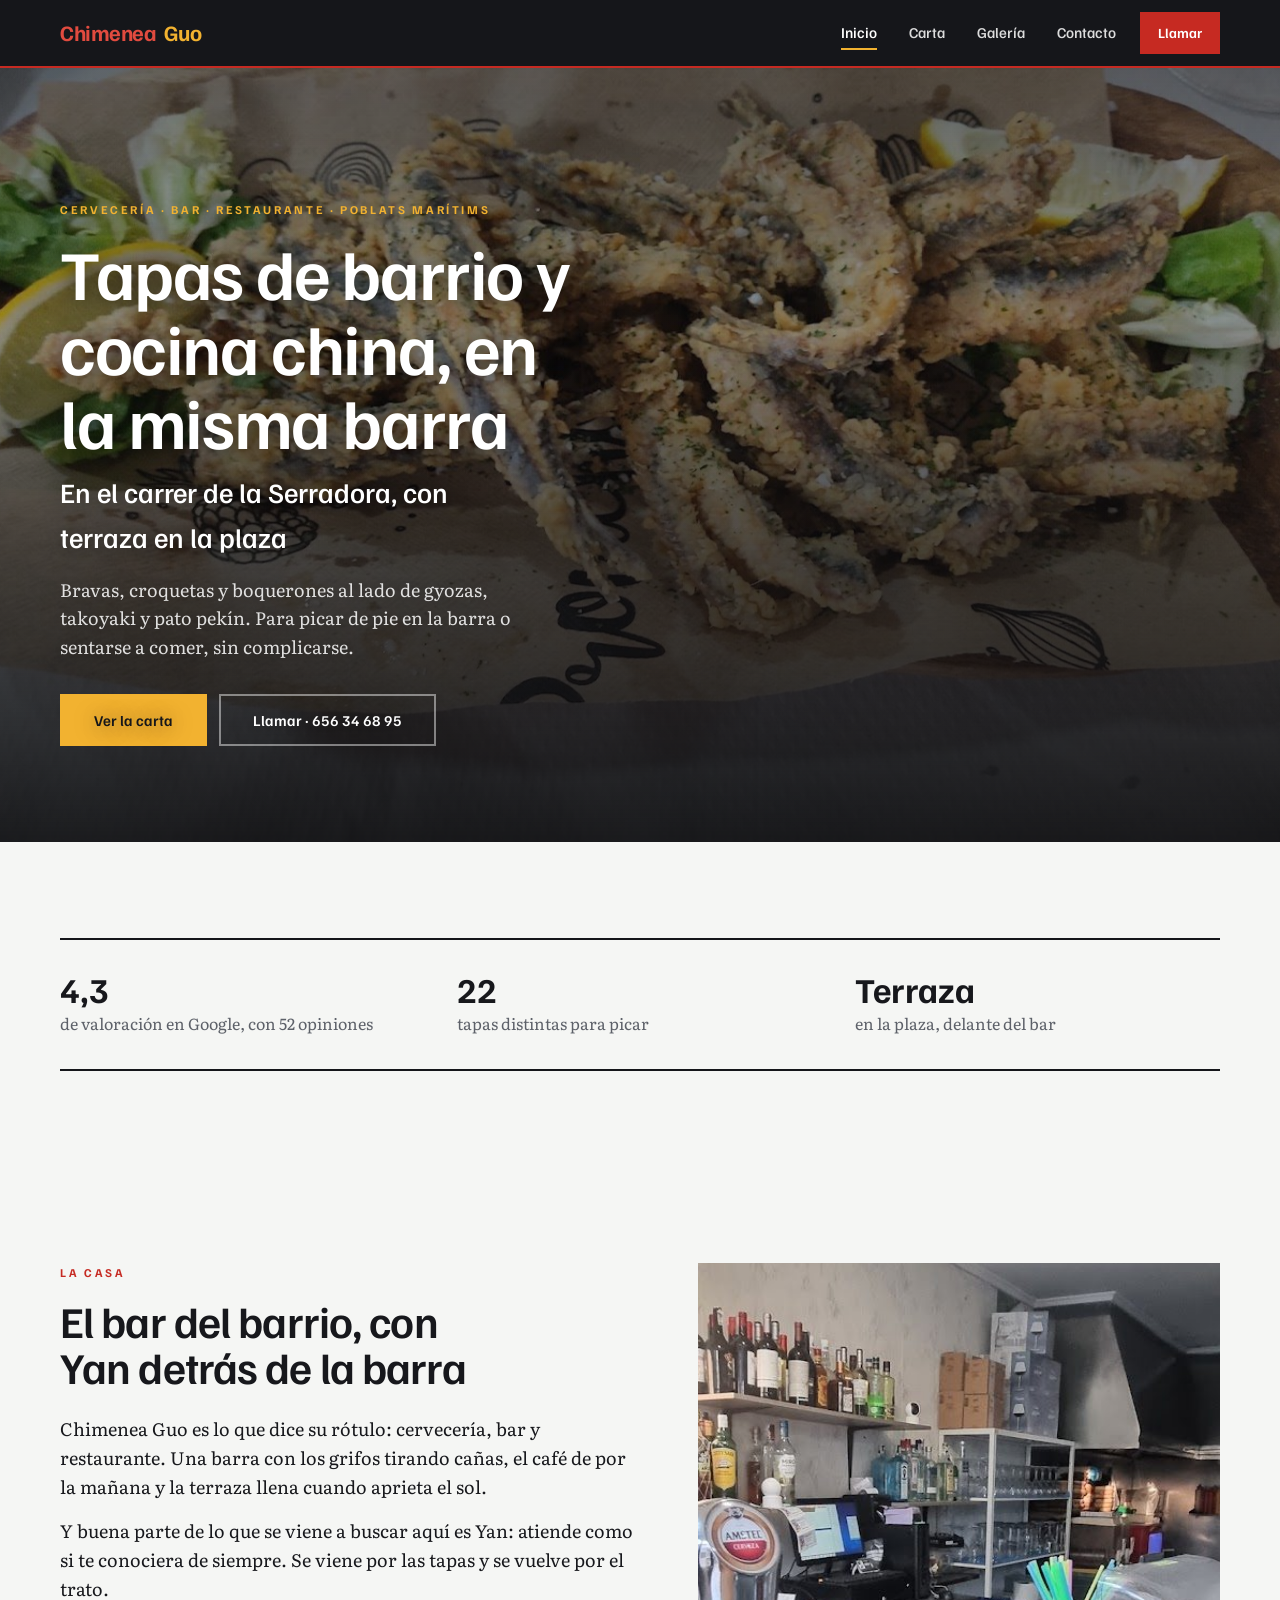
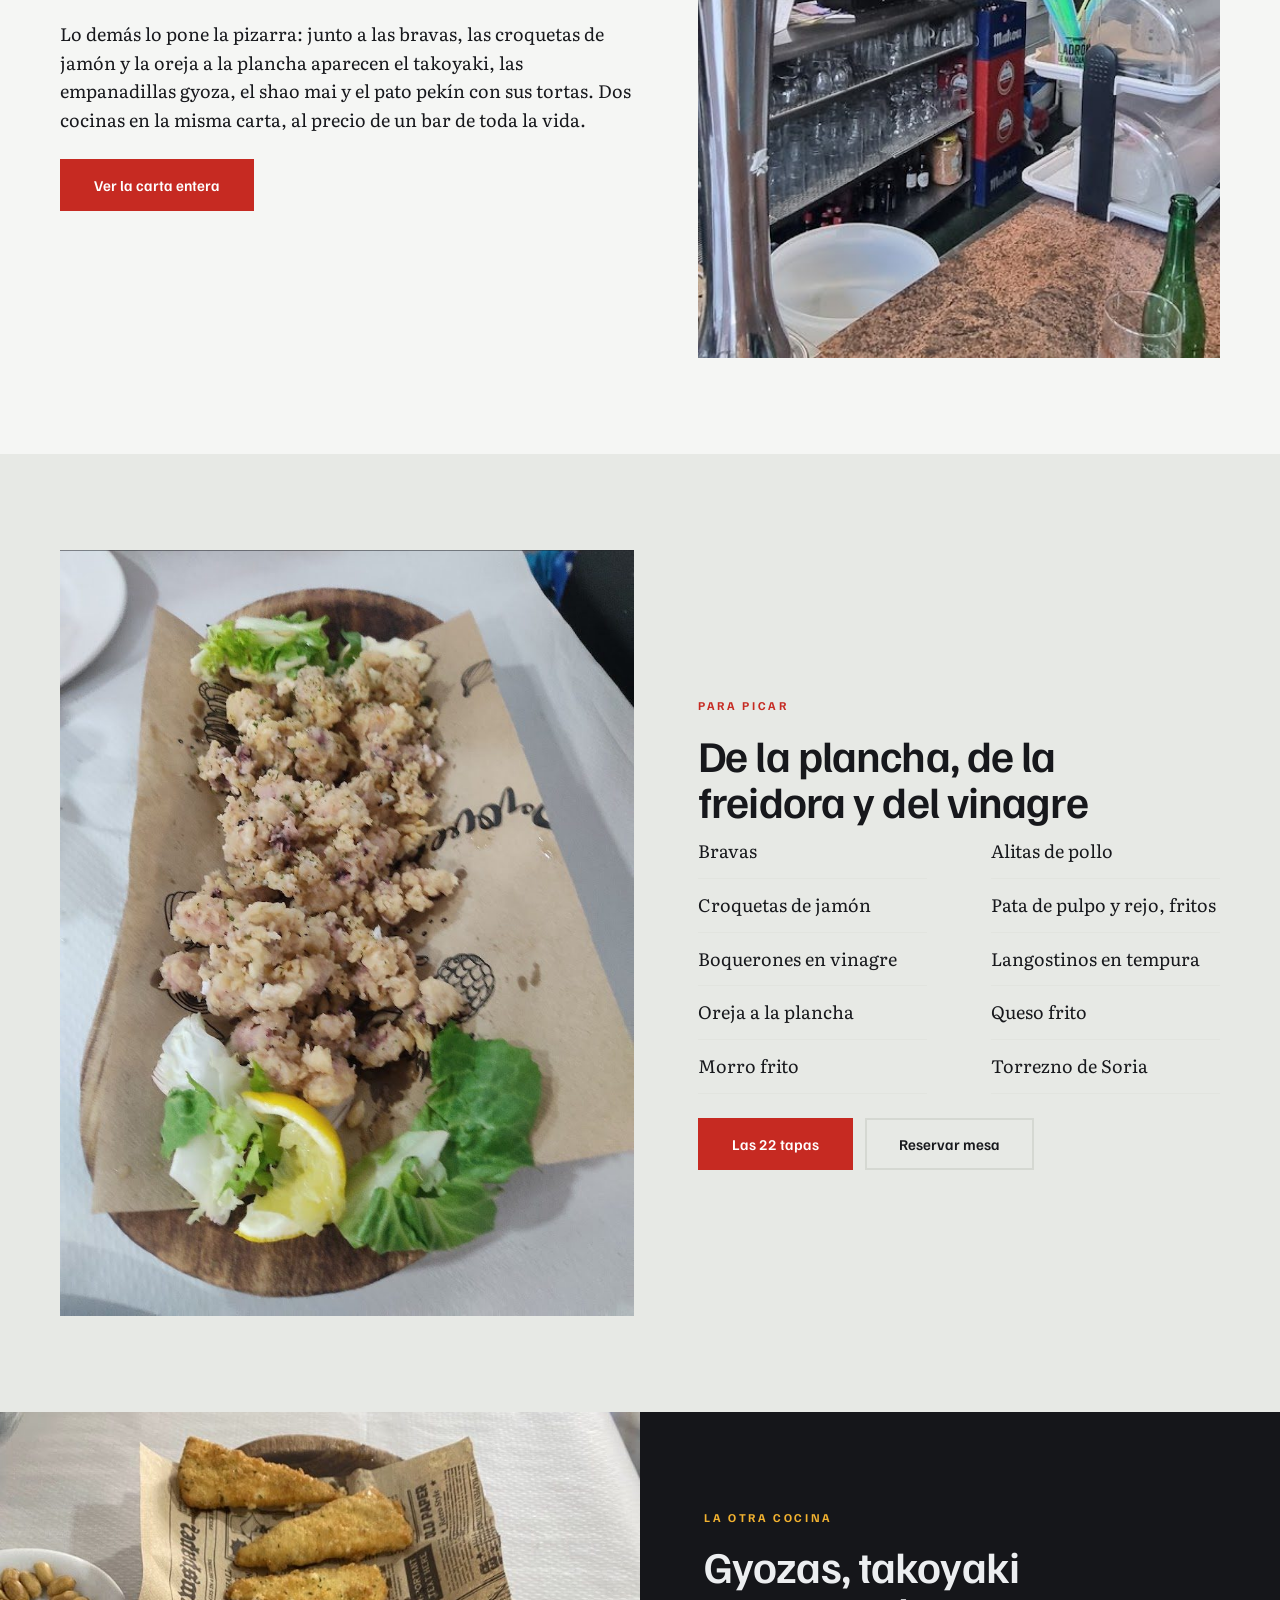
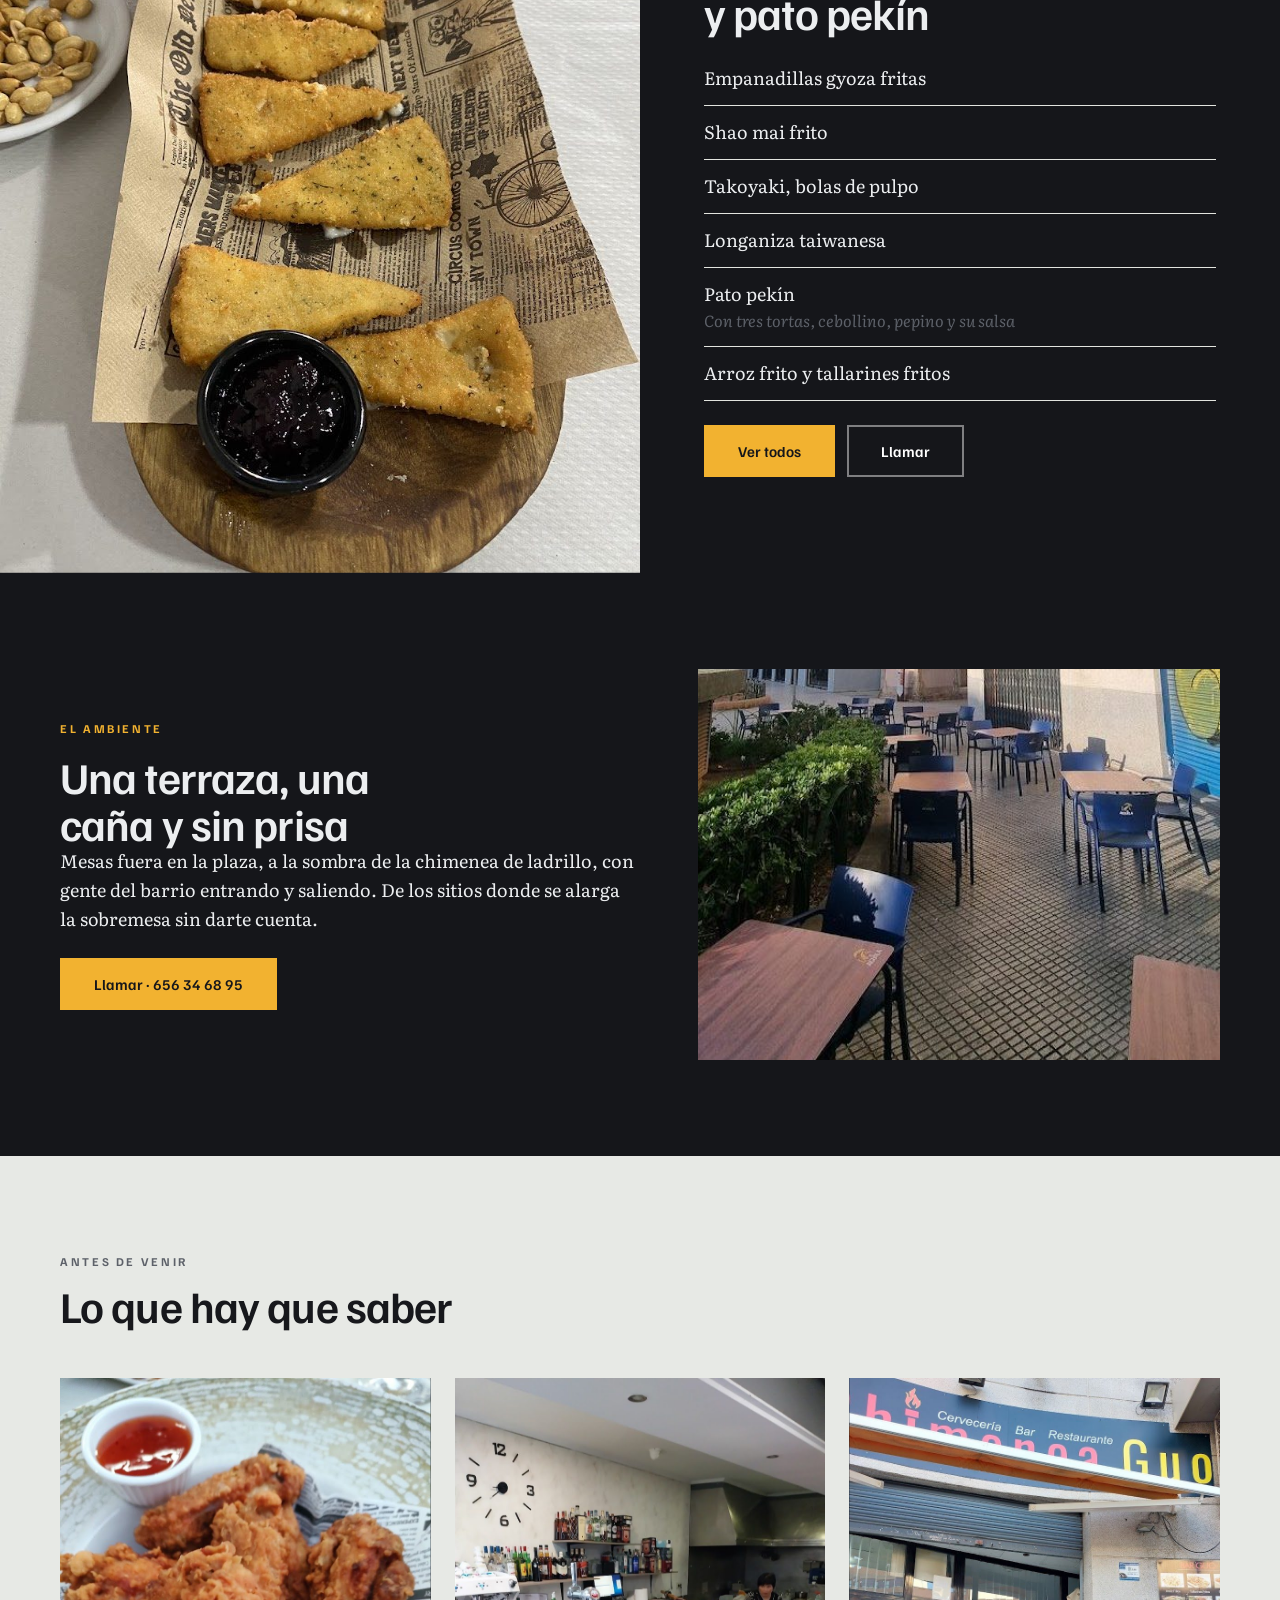
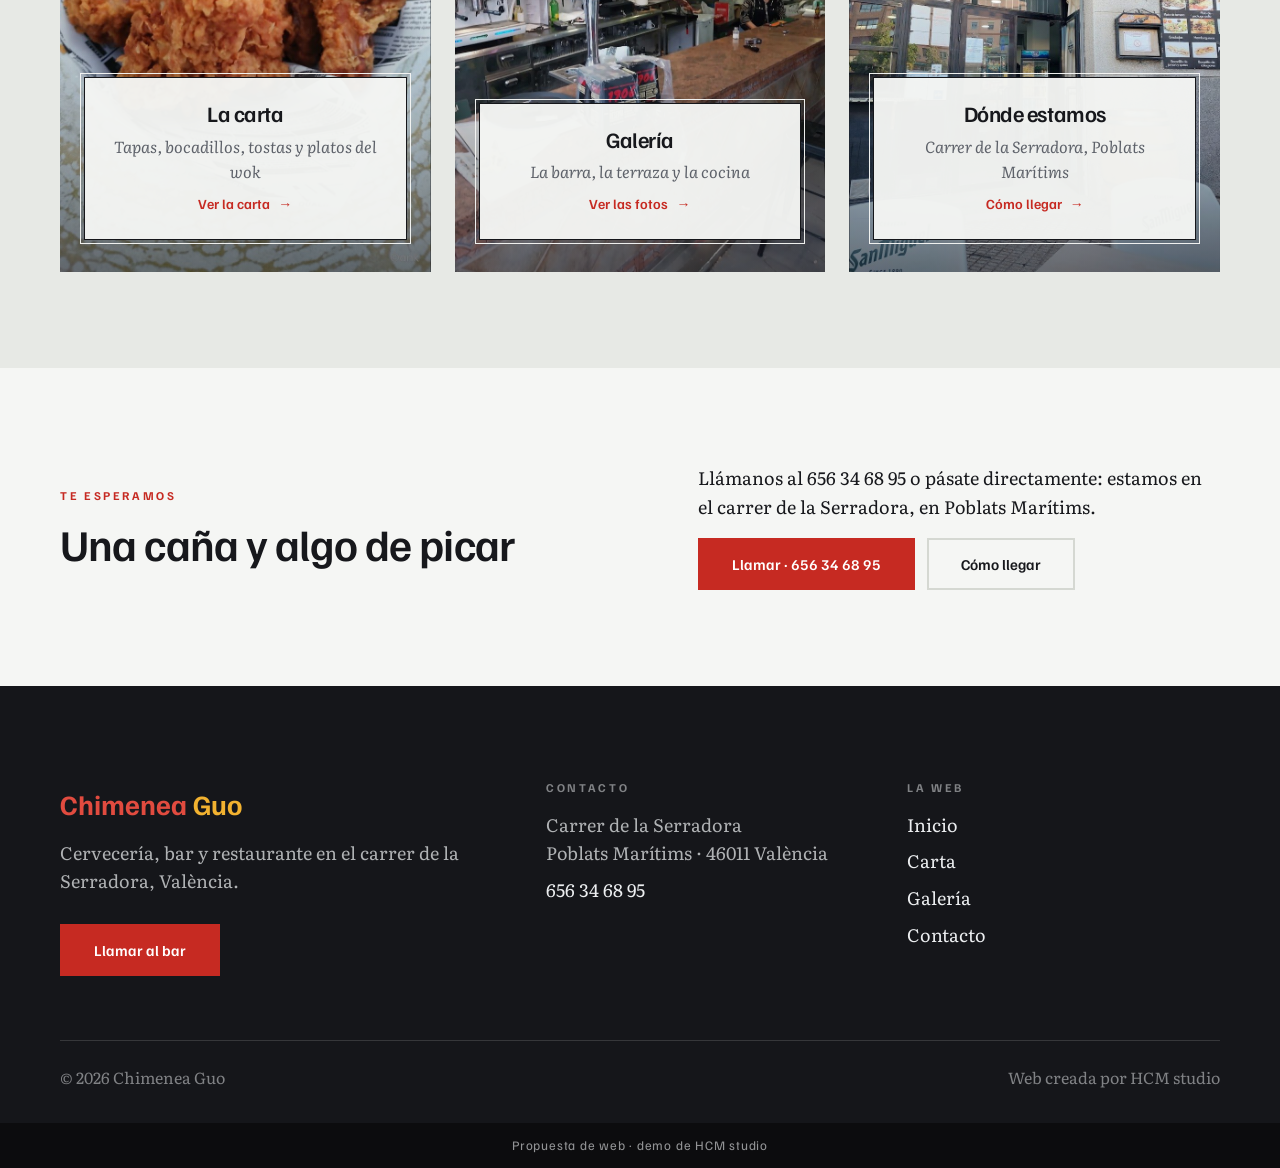
==== commit f6b5aa75: "Mejora de diseño a partir de cinco webs de referencia Placas rotuladas sobre la foto en las tarjetas" ====
--- a/index.html
+++ b/index.html
@@ -75,7 +75,7 @@
           <a class="cta" href="carta.html">Ver la carta entera</a>
         </div>
       </div>
-      <div class="foto marco-alto revelar">
+      <div class="foto marco-alto revelar-foto">
         <img src="fotos/barra.jpg" alt="La barra de Chimenea Guo con los grifos de cerveza">
       </div>
     </div>
@@ -83,7 +83,7 @@
 
   <section class="seccion alterna">
     <div class="contenedor dos-columnas centro">
-      <div class="foto marco-alto revelar">
+      <div class="foto marco-alto revelar-foto">
         <img src="fotos/puntillas.jpg" alt="Ración de puntillas fritas con limón">
       </div>
       <div class="revelar">
@@ -110,7 +110,7 @@
   </section>
 
   <section class="partido">
-    <div class="foto revelar">
+    <div class="foto revelar-foto">
       <img src="fotos/gyozas.jpg" alt="Empanadillas gyoza fritas con salsa">
     </div>
     <div class="lado-panel revelar">
@@ -141,7 +141,7 @@
           <a class="cta amarilla" href="tel:+34656346895">Llamar · 656 34 68 95</a>
         </div>
       </div>
-      <div class="foto marco revelar">
+      <div class="foto marco revelar-foto">
         <img src="fotos/terraza.jpg" alt="Las mesas de la terraza de Chimenea Guo, en la plaza">
       </div>
     </div>
@@ -155,33 +155,33 @@
       </div>
       <div class="rejilla-tarjetas">
         <a class="tarjeta revelar" href="carta.html">
-          <div class="foto">
-            <img src="fotos/brochetas.jpg" alt="Brochetas de pollo a la plancha">
-          </div>
-          <div class="cuerpo">
+          <div class="foto revelar-foto">
+            <img src="fotos/pollo-frito.jpg" alt="Pollo frito crujiente, recién hecho">
+          </div>
+          <div class="placa">
             <h3>La carta</h3>
-            <p>Tapas, bocadillos, tostas, ensaladas, hamburguesas y los platos del wok.</p>
-            <span class="enlace-flecha">Ver la carta <span aria-hidden="true">→</span></span>
+            <p class="sub">Tapas, bocadillos, tostas y platos del wok</p>
+            <span class="enlace-flecha">Ver la carta <span aria-hidden="true">&rarr;</span></span>
           </div>
         </a>
         <a class="tarjeta revelar" href="galeria.html">
-          <div class="foto">
+          <div class="foto revelar-foto">
             <img src="fotos/barra-2.jpg" alt="La barra de Chimenea Guo, vista desde el comedor">
           </div>
-          <div class="cuerpo">
+          <div class="placa">
             <h3>Galería</h3>
-            <p>La barra, la terraza y lo que sale de la cocina.</p>
-            <span class="enlace-flecha">Ver las fotos <span aria-hidden="true">→</span></span>
+            <p class="sub">La barra, la terraza y la cocina</p>
+            <span class="enlace-flecha">Ver las fotos <span aria-hidden="true">&rarr;</span></span>
           </div>
         </a>
         <a class="tarjeta revelar" href="contacto.html">
-          <div class="foto">
-            <img src="fotos/fachada.jpg" alt="La fachada de Chimenea Guo, con su rótulo">
-          </div>
-          <div class="cuerpo">
+          <div class="foto revelar-foto">
+            <img src="fotos/entrada.jpg" alt="La entrada de Chimenea Guo, con el barril junto a la puerta">
+          </div>
+          <div class="placa">
             <h3>Dónde estamos</h3>
-            <p>Carrer de la Serradora, Poblats Marítims. Teléfono y cómo llegar.</p>
-            <span class="enlace-flecha">Cómo llegar <span aria-hidden="true">→</span></span>
+            <p class="sub">Carrer de la Serradora, Poblats Marítims</p>
+            <span class="enlace-flecha">Cómo llegar <span aria-hidden="true">&rarr;</span></span>
           </div>
         </a>
       </div>
--- a/css/estilo.css
+++ b/css/estilo.css
@@ -42,7 +42,7 @@
 
   --alto-cabecera:68px;
   --ancho:1160px;
-  --curva:cubic-bezier(.22,.61,.36,1);
+  --curva:cubic-bezier(.25,0,0,1);  /* curva vista en Big Mamma */
 }
 
 *,*::before,*::after{box-sizing:border-box}
@@ -65,6 +65,10 @@
 .eyebrow{font-family:var(--font-titular);text-transform:uppercase;letter-spacing:.22em;
   font-size:.75rem;font-weight:700;color:var(--rojo);margin:0 0 var(--e4)}
 .eyebrow.claro{color:var(--amarillo)}
+/* antetítulo entre dos rayas, centrado — visto en Hawksmoor */
+.eyebrow.entre-rayas{display:flex;align-items:center;gap:var(--e4);justify-content:center;text-align:center}
+.eyebrow.entre-rayas::before,.eyebrow.entre-rayas::after{content:"";height:1px;flex:1 1 auto;max-width:140px;
+  background:currentColor;opacity:.4}
 
 /* ---------- cabecera: siempre negra, como su rótulo ---------- */
 .cabecera{position:sticky;top:0;z-index:50;height:var(--alto-cabecera);display:flex;align-items:center;
@@ -170,13 +174,31 @@
 
 /* tarjetas */
 .rejilla-tarjetas{display:grid;grid-template-columns:repeat(auto-fit,minmax(280px,1fr));gap:var(--e5)}
-.tarjeta{display:flex;flex-direction:column;height:100%;text-decoration:none;color:inherit;
-  background:#fff;border:1px solid var(--borde-tenue);overflow:hidden;
-  transition:transform .3s var(--curva),border-color .3s}
-.tarjeta:hover{transform:translateY(-4px);border-color:var(--rojo)}
-.tarjeta > .foto{aspect-ratio:4/3}
-.tarjeta .cuerpo{display:flex;flex-direction:column;gap:var(--e3);flex:1;padding:var(--e6)}
-.tarjeta .cuerpo p{flex:1;margin:0;color:var(--gris)}
+/* la placa rotulada sobre la foto, con doble filete: patrón de Dishoom */
+.tarjeta{position:relative;display:block;aspect-ratio:3/4;overflow:hidden;text-decoration:none;color:inherit;
+  background:var(--negro)}
+.tarjeta > .foto{position:absolute;inset:0}
+.tarjeta > .foto img{transition:transform .9s var(--curva)}
+.tarjeta:hover > .foto img{transform:scale(1.06)}
+.tarjeta::after{content:"";position:absolute;inset:0;
+  background:linear-gradient(to top,rgba(12,12,14,.55),transparent 55%)}
+.tarjeta .placa{position:absolute;left:var(--e5);right:var(--e5);bottom:var(--e6);z-index:2;
+  display:grid;gap:var(--e2);padding:var(--e5) var(--e4);text-align:center;
+  background:rgba(245,246,244,.96);border:1px solid var(--negro);outline:1px solid rgba(245,246,244,.96);
+  outline-offset:3px;transition:transform .45s var(--curva)}
+.tarjeta:hover .placa{transform:translateY(-6px)}
+.tarjeta .placa h3{font-size:var(--t-sub)}
+.tarjeta .placa .sub{margin:0;font-size:1rem;font-style:italic;color:var(--gris)}
+.tarjeta .placa .enlace-flecha{justify-content:center}
+
+/* Banda de tres fotos verticales a sangre (patrón de Disfrutar). PROBADO Y
+   RETIRADO en esta web: a ese tamaño delata las fotos de móvil con flash.
+   Se deja el estilo porque sirve en cuanto haya fotos buenas. */
+.banda-fotos{display:grid;grid-template-columns:repeat(3,1fr);gap:2px;background:var(--negro)}
+.banda-fotos .foto{aspect-ratio:3/4}
+.banda-fotos .foto img{transition:transform 1s var(--curva)}
+.banda-fotos .foto:hover img{transform:scale(1.05)}
+.pie-banda{padding:var(--e6) 0 0;text-align:center}
 
 /* ---------- carta ---------- */
 .aviso-carta{font-style:italic;color:var(--gris);margin:0}
@@ -235,6 +257,16 @@
 .js .hero .contenedor > :nth-child(5){animation-delay:.32s}
 .js .revelar{opacity:0;transform:translateY(20px);transition:opacity .7s var(--curva),transform .7s var(--curva)}
 .js .revelar.visible{opacity:1;transform:none}
+/* las fotos entran con cortinilla y un zoom que se relaja: el acabado que dan
+   Noma y Dishoom sale de esto, no de una librería de animación.
+   OJO: se recorta la IMAGEN, nunca el contenedor que observa el JavaScript. Si
+   se recorta el contenedor, su área visible es cero, el observador no lo ve
+   entrar en pantalla y la foto no se revela nunca. */
+.js .revelar-foto img{clip-path:inset(0 0 100% 0);transform:scale(1.09)}
+.js .revelar-foto.visible img{clip-path:inset(0 0 0 0);transform:none;
+  transition:clip-path 1.1s var(--curva),transform 1.5s var(--curva)}
+@keyframes zoomLento{from{transform:scale(1)}to{transform:scale(1.07)}}
+.js .hero > .foto img{animation:zoomLento 20s ease-out forwards}
 
 /* ---------- móvil ---------- */
 @media (max-width:960px){
@@ -258,10 +290,13 @@
   .hero .contenedor{padding-top:var(--e8);padding-bottom:var(--e8)}
   .botonera .cta{flex:1 1 auto}
   .galeria > .foto,.galeria > .foto.ancho{grid-column:span 12;aspect-ratio:4/3}
+  .banda-fotos{grid-template-columns:1fr 1fr}
+  .banda-fotos .foto:last-child{display:none}
   .pie-columnas{grid-template-columns:1fr}
 }
 @media (prefers-reduced-motion:reduce){
   html{scroll-behavior:auto}
   *,*::before,*::after{animation-duration:.01ms!important;animation-delay:0s!important;transition-duration:.01ms!important}
   .js .revelar{opacity:1;transform:none}
-}
+  .js .revelar-foto img,.js .hero > .foto img{clip-path:none;transform:none;animation:none}
+}
